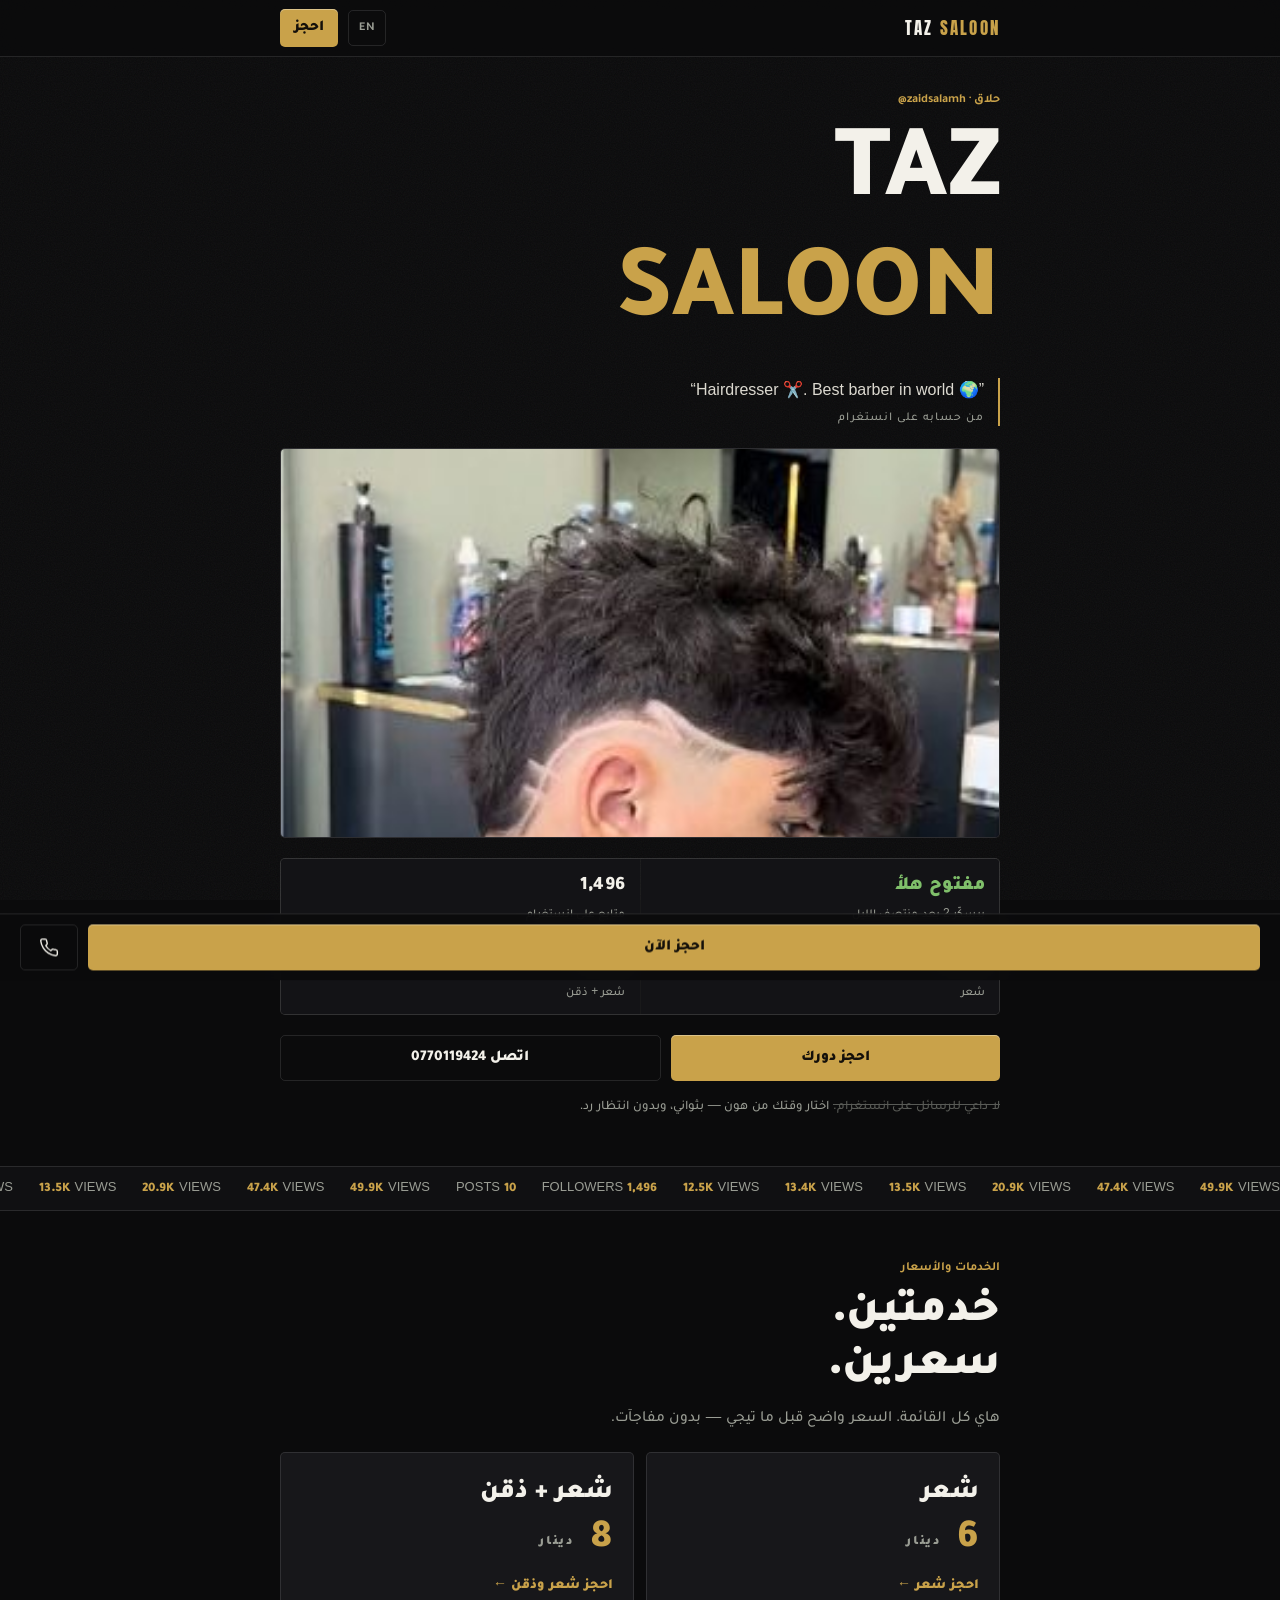
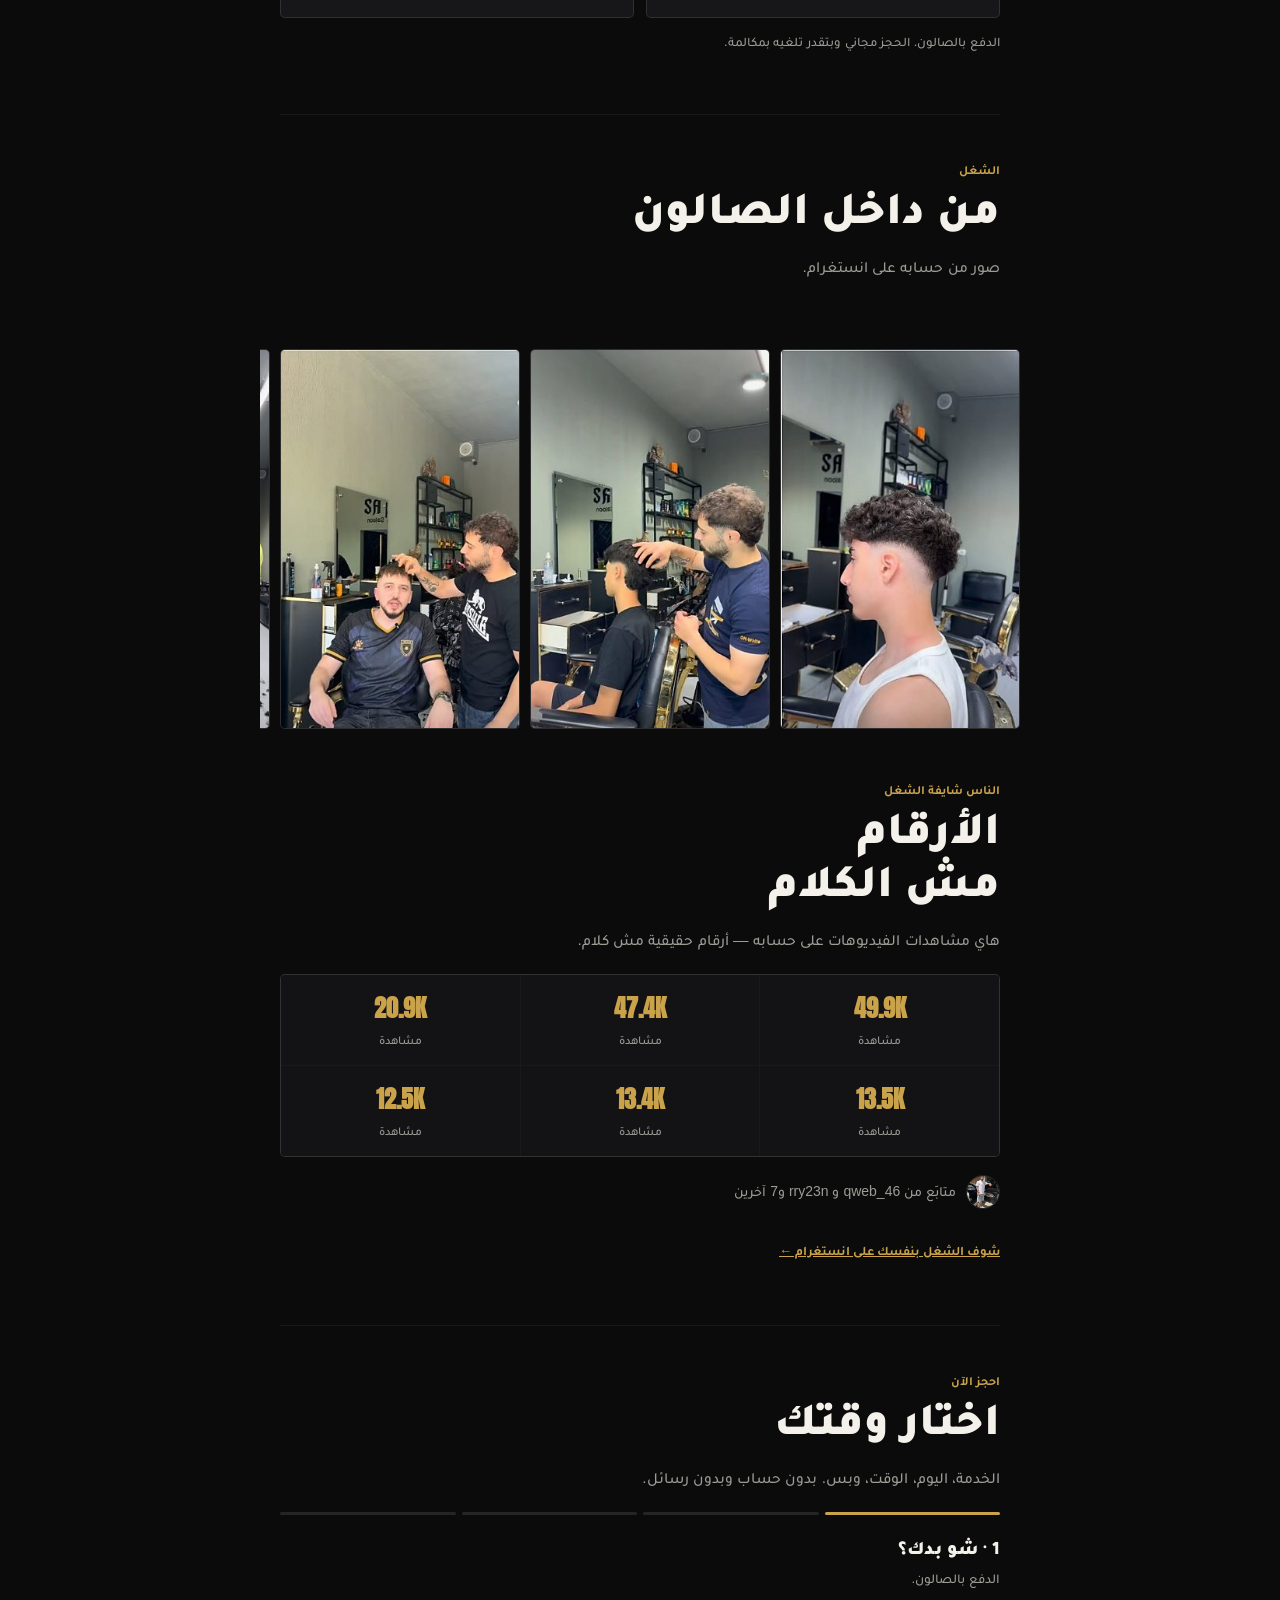
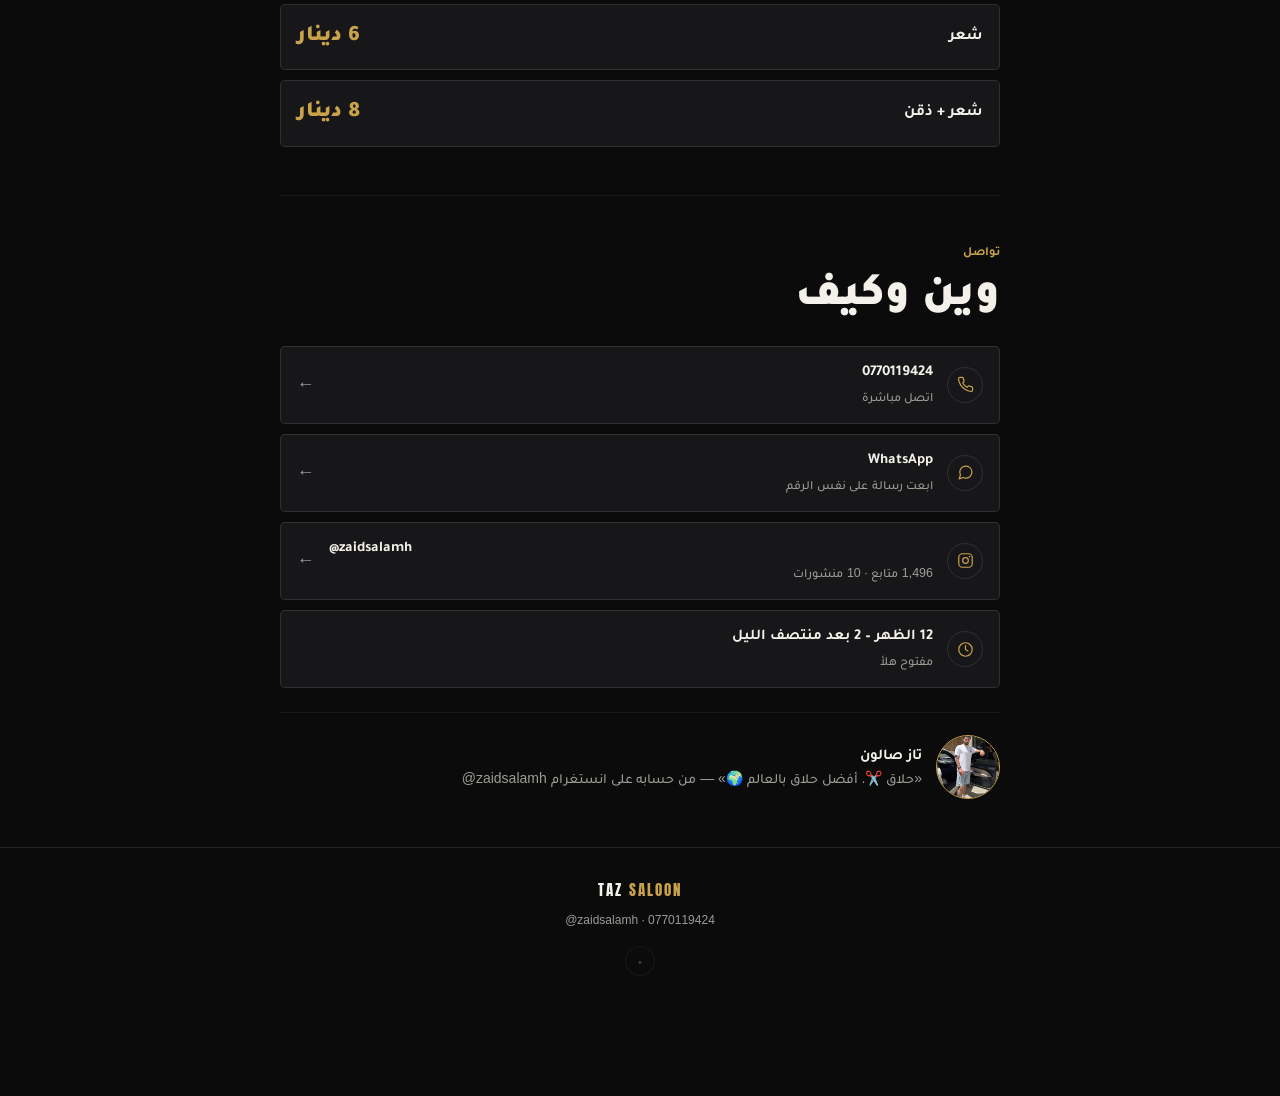
==== taz-saloon.html @ ba464511 "Add Taz Saloon one-page site with booking and owner view Single self-contained HTML file for the bar" ====
<!doctype html>
<html lang="ar" dir="rtl">
<head>
<meta charset="utf-8">
<meta name="viewport" content="width=device-width,initial-scale=1,viewport-fit=cover">
<meta name="theme-color" content="#0b0b0c">
<title>Taz Saloon — احجز دورك</title>
<meta name="description" content="تاز صالون. شعر 6 دينار، شعر وذقن 8 دينار. الدوام من 12 الظهر لـ 2 بالليل. اختار وقتك واحجز — بدون رسائل.">
<meta property="og:title" content="Taz Saloon">
<meta property="og:description" content="شعر 6 دينار · شعر + ذقن 8 دينار · من 12 الظهر لـ 2 بالليل. احجز دورك بثواني.">
<style>
/* Anton and Tajawal, embedded. Both SIL Open Font License 1.1. */
@font-face{font-family:'Anton';font-style:normal;font-weight:400;font-display:swap;src:url([data-uri]) format('woff2');unicode-range:U+0000-00FF, U+0131, U+0152-0153, U+02BB-02BC, U+02C6, U+02DA, U+02DC, U+0304, U+0308, U+0329, U+2000-206F, U+20AC, U+2122, U+2191, U+2193, U+2212, U+2215, U+FEFF, U+FFFD}
@font-face{font-family:'Tajawal';font-style:normal;font-weight:500;font-display:swap;src:url([data-uri]) format('woff2');unicode-range:U+0600-06FF, U+0750-077F, U+0870-088E, U+0890-0891, U+0897-08E1, U+08E3-08FF, U+200C-200E, U+2010-2011, U+204F, U+2E41, U+FB50-FDFF, U+FE70-FE74, U+FE76-FEFC}
@font-face{font-family:'Tajawal';font-style:normal;font-weight:700;font-display:swap;src:url([data-uri]) format('woff2');unicode-range:U+0600-06FF, U+0750-077F, U+0870-088E, U+0890-0891, U+0897-08E1, U+08E3-08FF, U+200C-200E, U+2010-2011, U+204F, U+2E41, U+FB50-FDFF, U+FE70-FE74, U+FE76-FEFC}
@font-face{font-family:'Tajawal';font-style:normal;font-weight:900;font-display:swap;src:url([data-uri]) format('woff2');unicode-range:U+0600-06FF, U+0750-077F, U+0870-088E, U+0890-0891, U+0897-08E1, U+08E3-08FF, U+200C-200E, U+2010-2011, U+204F, U+2E41, U+FB50-FDFF, U+FE70-FE74, U+FE76-FEFC}
@font-face{font-family:'Tajawal';font-style:normal;font-weight:700;font-display:swap;src:url([data-uri]) format('woff2');unicode-range:U+0000-00FF, U+0131, U+0152-0153, U+02BB-02BC, U+02C6, U+02DA, U+02DC, U+0304, U+0308, U+0329, U+2000-206F, U+20AC, U+2122, U+2191, U+2193, U+2212, U+2215, U+FEFF, U+FFFD}
@font-face{font-family:'Tajawal';font-style:normal;font-weight:900;font-display:swap;src:url([data-uri]) format('woff2');unicode-range:U+0000-00FF, U+0131, U+0152-0153, U+02BB-02BC, U+02C6, U+02DA, U+02DC, U+0304, U+0308, U+0329, U+2000-206F, U+20AC, U+2122, U+2191, U+2193, U+2212, U+2215, U+FEFF, U+FFFD}

:root{
  --ink:#0b0b0c;
  --ink-2:#131316;
  --panel:#17171a;
  --line:rgba(255,255,255,.11);
  --line-2:rgba(255,255,255,.06);
  --paper:#f3f1ea;
  --mute:#9a9d94;
  --brass:#c9a24a;
  --brass-hi:#eccd84;
  --ok:#7fbf6a;
  --bad:#e06a5a;
  --pad:20px;
  --r:5px;
}
*{box-sizing:border-box}
html,body{margin:0;padding:0}
html{-webkit-text-size-adjust:100%}
body{
  background:var(--ink);
  color:var(--paper);
  font:16px/1.55 -apple-system,BlinkMacSystemFont,"Segoe UI",Roboto,"Helvetica Neue",Arial,sans-serif;
  -webkit-font-smoothing:antialiased;
  overflow-x:hidden;
}
body::before{
  content:"";position:fixed;inset:0;z-index:0;pointer-events:none;opacity:.05;
  background-image:url("data:image/svg+xml,%3Csvg xmlns='http://www.w3.org/2000/svg' width='160' height='160'%3E%3Cfilter id='n'%3E%3CfeTurbulence type='fractalNoise' baseFrequency='.85' numOctaves='3'/%3E%3C/filter%3E%3Crect width='160' height='160' filter='url(%23n)'/%3E%3C/svg%3E");
}
img{display:block;max-width:100%}
a{color:inherit}
button{font:inherit;color:inherit;border:0;background:none;cursor:pointer}
input,select{font:inherit}
:focus-visible{outline:2px solid var(--brass);outline-offset:2px}
.wrap{position:relative;z-index:1;max-width:760px;margin:0 auto;padding:0 var(--pad)}
.display{font-family:Anton,Impact,"Haettenschweiler",sans-serif;font-weight:400;text-transform:uppercase;letter-spacing:.012em;line-height:.92}
html[dir=rtl] body{font-family:Tajawal,-apple-system,BlinkMacSystemFont,"Segoe UI",sans-serif}
html[dir=rtl] .display{font-family:Tajawal,sans-serif;font-weight:900;letter-spacing:0;line-height:1.15}
.eyebrow{font-size:11px;letter-spacing:.22em;text-transform:uppercase;color:var(--brass);font-weight:700}
html[dir=rtl] .eyebrow{letter-spacing:0;text-transform:none;font-size:12.5px}
.mute{color:var(--mute)}
.ltr{direction:ltr;unicode-bidi:isolate}

/* ---------- top bar ---------- */
header.bar{
  position:sticky;top:0;z-index:50;
  background:rgba(11,11,12,.86);backdrop-filter:blur(12px);-webkit-backdrop-filter:blur(12px);
  border-bottom:1px solid var(--line);
}
.bar-in{max-width:760px;margin:0 auto;padding:9px var(--pad);display:flex;align-items:center;gap:10px}
.mark{font-family:Anton,Impact,sans-serif;font-size:17px;letter-spacing:.13em;text-transform:uppercase;white-space:nowrap}
.mark span{color:var(--brass)}
.bar-sp{flex:1}
.lang{
  border:1px solid var(--line);border-radius:var(--r);padding:7px 10px;font-size:12px;font-weight:700;
  letter-spacing:.06em;min-height:36px;color:var(--mute)
}
.lang:hover{color:var(--paper);border-color:var(--brass)}
.btn{
  display:inline-flex;align-items:center;justify-content:center;gap:8px;
  min-height:46px;padding:0 18px;border-radius:var(--r);
  font-weight:800;font-size:14px;letter-spacing:.09em;text-transform:uppercase;text-decoration:none;
  transition:transform .12s ease,background .15s ease,border-color .15s;
}
html[dir=rtl] .btn{letter-spacing:0;font-size:15px;text-transform:none}
.btn:active{transform:translateY(1px)}
.btn-gold{background:var(--brass);color:#14100a;box-shadow:inset 0 1px 0 rgba(255,255,255,.35)}
.btn-gold:hover{background:var(--brass-hi)}
.btn-ghost{border:1px solid var(--line);color:var(--paper)}
.btn-ghost:hover{border-color:var(--brass);color:var(--brass-hi)}
.bar .btn{min-height:38px;padding:0 14px;font-size:12.5px}

/* ---------- hero ---------- */
.hero{padding:34px 0 8px;position:relative;z-index:1}
.hero h1{margin:10px 0 0;font-size:clamp(52px,17vw,104px)}
.hero h1 em{font-style:normal;color:var(--brass);display:block}
.quote{
  margin:18px 0 0;padding:0 0 0 14px;border-left:2px solid var(--brass);
  font-size:16px;color:#dcd9d0;
}
html[dir=rtl] .quote{border-left:0;border-right:2px solid var(--brass);padding:0 14px 0 0}
.quote cite{display:block;margin-top:5px;font-style:normal;font-size:12px;letter-spacing:.08em;color:var(--mute)}
.hero-grid{display:grid;grid-template-columns:1fr;gap:18px;margin-top:22px}
.shot{border:1px solid var(--line);border-radius:var(--r);overflow:hidden;background:var(--ink-2)}
.shot img{width:100%;height:100%;object-fit:cover}
.hero-shot{max-height:390px}
.facts{display:grid;grid-template-columns:1fr 1fr;gap:1px;background:var(--line-2);border:1px solid var(--line);border-radius:var(--r);overflow:hidden;margin-top:20px}
.fact{background:var(--ink-2);padding:13px 14px}
.fact b{display:block;font-family:Anton,sans-serif;font-size:21px;letter-spacing:.02em}
html[dir=rtl] .fact b{font-family:Tajawal,sans-serif;font-weight:900;font-size:19px}
.fact small{display:block;font-size:11px;letter-spacing:.14em;text-transform:uppercase;color:var(--mute);margin-top:3px}
html[dir=rtl] .fact small{letter-spacing:0;font-size:12px}
.fact.open b{color:var(--ok)}
.cta-row{display:flex;gap:10px;margin-top:20px;flex-wrap:wrap}
.cta-row .btn{flex:1 1 auto;min-width:140px}
.nodm{margin-top:14px;font-size:13px;color:var(--mute)}
.nodm s{opacity:.55}

/* ---------- ticker ---------- */
.ticker{margin-top:30px;border-top:1px solid var(--line);border-bottom:1px solid var(--line);overflow:hidden;background:#101012}
.ticker-in{display:flex;gap:26px;padding:10px 0;white-space:nowrap;animation:slide 26s linear infinite;width:max-content}
@keyframes slide{from{transform:translateX(0)}to{transform:translateX(-50%)}}
@media (prefers-reduced-motion:reduce){.ticker-in{animation:none}}
.ticker i{font-style:normal;font-size:12px;letter-spacing:.16em;text-transform:uppercase;color:var(--mute)}
.ticker i b{color:var(--brass);font-weight:800}
html[dir=rtl] .ticker i{letter-spacing:0;font-size:13px}

/* ---------- sections ---------- */
section{padding:48px 0;position:relative;z-index:1;scroll-margin-top:62px}
section+section{border-top:1px solid var(--line-2)}
h2.display{font-size:clamp(30px,8.4vw,46px);margin:8px 0 0;white-space:pre-line}
.lede{margin:12px 0 0;color:var(--mute);font-size:15.5px;max-width:52ch}

/* ---------- services ---------- */
.svcs{display:grid;gap:12px;margin-top:24px}
@media(min-width:620px){.svcs{grid-template-columns:1fr 1fr}}
.svc{
  border:1px solid var(--line);border-radius:var(--r);background:var(--panel);
  padding:20px;display:flex;flex-direction:column;gap:6px;text-align:start;width:100%;
  transition:border-color .15s,background .15s;
}
.svc:hover{border-color:var(--brass);background:#1b1b1f}
.svc .n{font-family:Anton,sans-serif;font-size:26px;text-transform:uppercase;letter-spacing:.03em}
html[dir=rtl] .svc .n{font-family:Tajawal,sans-serif;font-weight:900;letter-spacing:0}
.svc .p{font-family:Anton,sans-serif;font-size:40px;color:var(--brass);line-height:1}
html[dir=rtl] .svc .p{font-family:Tajawal,sans-serif;font-weight:900}
.svc .p sub{font-family:inherit;font-size:13px;letter-spacing:.14em;color:var(--mute);vertical-align:2px;margin-inline-start:6px;bottom:0;position:relative}
.svc .go{margin-top:10px;font-size:12px;letter-spacing:.14em;text-transform:uppercase;color:var(--brass);font-weight:800}
html[dir=rtl] .svc .go{letter-spacing:0;font-size:14px}
.note{margin-top:14px;font-size:13px;color:var(--mute)}

/* ---------- gallery ---------- */
.rail{display:flex;gap:10px;overflow-x:auto;scroll-snap-type:x mandatory;padding:22px 0 6px;margin:0 calc(var(--pad)*-1);padding-inline:var(--pad);-webkit-overflow-scrolling:touch}
.rail::-webkit-scrollbar{height:0}
.rail .shot{flex:0 0 74%;max-width:280px;scroll-snap-align:start}
@media(min-width:620px){.rail .shot{flex:0 0 240px}}
.rail .shot img{aspect-ratio:306/486}

/* ---------- proof ---------- */
.proof{display:grid;grid-template-columns:repeat(3,1fr);gap:1px;background:var(--line-2);border:1px solid var(--line);border-radius:var(--r);overflow:hidden;margin-top:22px}
.proof div{background:var(--ink-2);padding:15px 10px;text-align:center}
.proof b{display:block;font-family:Anton,sans-serif;font-size:24px;color:var(--brass)}
.proof small{display:block;font-size:10.5px;letter-spacing:.12em;text-transform:uppercase;color:var(--mute);margin-top:4px}
html[dir=rtl] .proof small{letter-spacing:0;font-size:12px}
.followed{display:flex;align-items:center;gap:10px;margin-top:18px;font-size:14px;color:var(--mute)}
.followed .av{width:34px;height:34px;border-radius:50%;object-fit:cover;border:1px solid var(--line)}
.quotes{display:grid;gap:10px;margin-top:18px}
.qcard{border:1px solid var(--line);border-radius:var(--r);background:var(--panel);padding:16px}
.qcard p{margin:0;font-size:15px}
.qcard cite{display:block;margin-top:8px;font-style:normal;font-size:12px;letter-spacing:.1em;color:var(--brass)}

/* ---------- booking ---------- */
.steps{display:flex;gap:6px;margin-top:22px}
.steps div{flex:1;height:3px;border-radius:2px;background:var(--line);transition:background .2s}
.steps div.on{background:var(--brass)}
.step{display:none;margin-top:22px}
.step.on{display:block;animation:fade .25s ease}
@keyframes fade{from{opacity:0;transform:translateY(6px)}to{opacity:1;transform:none}}
.step h3{margin:0 0 3px;font-size:19px;font-weight:800}
.step .sub{margin:0 0 14px;font-size:13.5px;color:var(--mute)}
.pickers{display:grid;gap:10px}
.opt{
  border:1px solid var(--line);border-radius:var(--r);background:var(--panel);padding:15px 16px;
  display:flex;align-items:center;justify-content:space-between;gap:12px;width:100%;text-align:start;min-height:56px;
}
.opt:hover{border-color:rgba(201,162,74,.55)}
.opt[aria-pressed=true]{border-color:var(--brass);background:#211c11}
.opt .l{font-weight:700}
.opt .r{color:var(--brass);font-weight:800;font-family:Anton,sans-serif;font-size:22px}
html[dir=rtl] .opt .r{font-family:Tajawal,sans-serif}
.days{display:flex;gap:8px;overflow-x:auto;padding:2px 0 8px;margin:0 calc(var(--pad)*-1);padding-inline:var(--pad)}
.days::-webkit-scrollbar{height:0}
.day{
  flex:0 0 auto;border:1px solid var(--line);border-radius:var(--r);background:var(--panel);
  padding:10px 0;width:66px;text-align:center;line-height:1.25;
}
.day[aria-pressed=true]{border-color:var(--brass);background:#211c11}
.day .dw{font-size:10.5px;letter-spacing:.1em;text-transform:uppercase;color:var(--mute)}
.day .dd{font-family:Anton,sans-serif;font-size:22px}
html[dir=rtl] .day .dd{font-family:Tajawal,sans-serif;font-weight:900}
.day .dm{font-size:10.5px;color:var(--mute)}
.day[aria-pressed=true] .dw,.day[aria-pressed=true] .dm{color:var(--brass-hi)}
.tgroup{margin-top:16px}
.tgroup>span{display:block;font-size:11px;letter-spacing:.16em;text-transform:uppercase;color:var(--mute);margin-bottom:8px}
html[dir=rtl] .tgroup>span{letter-spacing:0;font-size:13px}
.slots{display:grid;grid-template-columns:repeat(auto-fill,minmax(88px,1fr));gap:8px}
.slot{
  border:1px solid var(--line);border-radius:var(--r);background:var(--panel);
  padding:11px 4px;text-align:center;font-weight:700;font-size:14px;min-height:46px;position:relative;
}
.slot[aria-pressed=true]{border-color:var(--brass);background:#211c11;color:var(--brass-hi)}
.slot:disabled{opacity:.3;text-decoration:line-through;cursor:not-allowed}
.slot i{display:block;font-style:normal;font-size:9.5px;letter-spacing:.08em;color:var(--mute);text-transform:uppercase}
.field{margin-bottom:12px}
.field label{display:block;font-size:12px;letter-spacing:.12em;text-transform:uppercase;color:var(--mute);margin-bottom:6px}
html[dir=rtl] .field label{letter-spacing:0;font-size:13px}
.field input{
  width:100%;background:var(--ink-2);border:1px solid var(--line);border-radius:var(--r);
  padding:13px 14px;color:var(--paper);min-height:50px;
}
.field input:focus{border-color:var(--brass);outline:none}
.field input::placeholder{color:#5d605a}
.err{color:var(--bad);font-size:12.5px;margin-top:6px;display:none}
.err.on{display:block}
.summary{border:1px solid var(--line);border-radius:var(--r);background:var(--panel);padding:14px 16px;margin:4px 0 16px}
.summary .row{display:flex;justify-content:space-between;gap:12px;padding:5px 0;font-size:14.5px}
.summary .row span:first-child{color:var(--mute)}
.summary .row.tot{border-top:1px solid var(--line);margin-top:6px;padding-top:10px;font-weight:800}
.summary .row.tot span:last-child{color:var(--brass);font-family:Anton,sans-serif;font-size:22px}
html[dir=rtl] .summary .row.tot span:last-child{font-family:Tajawal,sans-serif}
.nav{display:flex;gap:10px;margin-top:16px}
.nav .btn{flex:1}
.back{flex:0 0 auto!important;min-width:56px}
.done{text-align:center;padding:14px 0}
.tick{width:62px;height:62px;border-radius:50%;border:2px solid var(--brass);display:grid;place-items:center;margin:0 auto 14px;color:var(--brass);font-size:30px}
.ref{display:inline-block;margin-top:10px;border:1px dashed var(--line);border-radius:var(--r);padding:8px 14px;font-family:ui-monospace,SFMono-Regular,Menlo,monospace;letter-spacing:.14em;color:var(--brass)}

/* ---------- contact ---------- */
.clist{display:grid;gap:10px;margin-top:22px}
.crow{
  display:flex;align-items:center;gap:14px;border:1px solid var(--line);border-radius:var(--r);
  background:var(--panel);padding:14px 16px;text-decoration:none;min-height:62px;
}
.crow:hover{border-color:var(--brass)}
.crow .ic{width:36px;height:36px;flex:0 0 36px;border-radius:50%;border:1px solid var(--line);display:grid;place-items:center;color:var(--brass)}
.crow .t{flex:1;min-width:0}
.crow .t b{display:block;font-size:15px}
.crow .t small{color:var(--mute);font-size:12.5px}
.crow .ar{color:var(--mute);font-size:18px}
html[dir=rtl] .crow .ar{transform:scaleX(-1)}
.about{display:flex;gap:14px;align-items:center;margin-top:24px;padding-top:22px;border-top:1px solid var(--line-2)}
.about img{width:64px;height:64px;border-radius:50%;object-fit:cover;border:1px solid var(--brass);flex:0 0 64px}
.about p{margin:0;font-size:14px;color:var(--mute)}
.about p b{color:var(--paper);display:block;font-size:15px}

/* ---------- footer + sticky ---------- */
footer{padding:30px 0 120px;text-align:center;border-top:1px solid var(--line);position:relative;z-index:1}
footer .mark{font-size:15px}
footer p{margin:10px 0 0;font-size:12px;color:var(--mute)}
.ownerdot{display:inline-block;margin-top:16px;width:30px;height:30px;border-radius:50%;border:1px solid var(--line-2);color:#3a3c38;font-size:11px;line-height:28px}
.sticky{
  position:fixed;left:0;right:0;bottom:0;z-index:60;padding:10px var(--pad) calc(10px + env(safe-area-inset-bottom));
  background:rgba(11,11,12,.92);backdrop-filter:blur(12px);-webkit-backdrop-filter:blur(12px);
  border-top:1px solid var(--line);display:flex;gap:10px;transform:translateY(120%);transition:transform .25s ease;
}
.sticky.on{transform:none}
.sticky .btn{flex:1}
.sticky .btn-ghost{flex:0 0 58px;min-width:58px;padding:0}

/* ---------- owner ---------- */
.owner{position:fixed;inset:0;z-index:100;background:var(--ink);overflow-y:auto;display:none}
.owner.on{display:block}
.owner-bar{position:sticky;top:0;background:rgba(11,11,12,.94);backdrop-filter:blur(12px);border-bottom:1px solid var(--line);padding:12px var(--pad);display:flex;align-items:center;gap:10px}
.owner-bar .mark{font-size:15px}
.owner-in{max-width:760px;margin:0 auto;padding:22px var(--pad) 60px}
.gate{max-width:300px;margin:12vh auto;text-align:center}
.pin{display:flex;gap:8px;justify-content:center;margin:18px 0 10px}
.pin input{
  width:52px;height:60px;text-align:center;font-size:24px;font-weight:800;
  background:var(--ink-2);border:1px solid var(--line);border-radius:var(--r);color:var(--paper);
}
.pin input:focus{border-color:var(--brass);outline:none}
.tabs{display:flex;gap:6px;margin:18px 0}
.tabs button{flex:1;border:1px solid var(--line);border-radius:var(--r);padding:9px 0;font-size:12.5px;font-weight:700;letter-spacing:.08em;text-transform:uppercase;color:var(--mute);min-height:42px}
.tabs button[aria-pressed=true]{border-color:var(--brass);color:var(--brass);background:#1a1710}
html[dir=rtl] .tabs button{letter-spacing:0;font-size:14px;text-transform:none}
.tot-strip{display:grid;grid-template-columns:repeat(3,1fr);gap:1px;background:var(--line-2);border:1px solid var(--line);border-radius:var(--r);overflow:hidden;margin-bottom:18px}
.tot-strip div{background:var(--ink-2);padding:12px 8px;text-align:center}
.tot-strip b{display:block;font-family:Anton,sans-serif;font-size:22px;color:var(--brass);white-space:nowrap}
html[dir=rtl] .tot-strip b{font-family:Tajawal,sans-serif;font-weight:900}
.tot-strip small{font-size:10.5px;letter-spacing:.1em;text-transform:uppercase;color:var(--mute)}
html[dir=rtl] .tot-strip small{letter-spacing:0;font-size:12px}
.bk{border:1px solid var(--line);border-radius:var(--r);background:var(--panel);padding:14px 16px;margin-bottom:10px}
.bk.past{opacity:.5}
.bk.done-b{border-color:rgba(127,191,106,.4)}
.bk .top{display:flex;justify-content:space-between;gap:10px;align-items:baseline}
.bk .who{font-size:17px;font-weight:800}
.bk .when{color:var(--brass);font-weight:700;font-size:14px;white-space:nowrap}
.bk .meta{color:var(--mute);font-size:13px;margin-top:3px}
.bk .meta bdi{white-space:nowrap}
.bk .acts{display:flex;gap:8px;margin-top:12px;flex-wrap:wrap}
.bk .acts a,.bk .acts button{
  border:1px solid var(--line);border-radius:var(--r);padding:8px 12px;font-size:12px;font-weight:700;
  letter-spacing:.06em;text-transform:uppercase;text-decoration:none;color:var(--mute);min-height:38px;
  display:inline-flex;align-items:center;gap:6px;
}
html[dir=rtl] .bk .acts a,html[dir=rtl] .bk .acts button{letter-spacing:0;font-size:13px;text-transform:none}
.bk .acts a:hover,.bk .acts button:hover{color:var(--paper);border-color:var(--brass)}
.bk .acts .del:hover{color:var(--bad);border-color:var(--bad)}
.empty{text-align:center;color:var(--mute);padding:40px 10px;font-size:14px}
.tip{border:1px solid var(--line-2);border-radius:var(--r);background:#101012;padding:12px 14px;font-size:12.5px;color:var(--mute);margin-top:20px;line-height:1.5}
.toast{
  position:fixed;left:50%;bottom:92px;transform:translate(-50%,20px);z-index:200;
  background:var(--brass);color:#14100a;font-weight:800;font-size:13.5px;padding:11px 18px;border-radius:var(--r);
  opacity:0;pointer-events:none;transition:.22s;
}
.toast.on{opacity:1;transform:translate(-50%,0)}
@media print{.sticky,header.bar{display:none}}
</style>
</head>
<body>

<header class="bar">
  <div class="bar-in">
    <div class="mark">Taz <span>Saloon</span></div>
    <div class="bar-sp"></div>
    <button class="lang" id="langBtn" type="button" aria-label="Switch language">عربي</button>
    <a class="btn btn-gold" href="#book" data-ar="احجز" data-en="Book now">احجز</a>
  </div>
</header>

<main>
<div class="wrap">

  <!-- ============ HERO ============ -->
  <section class="hero">
    <div class="eyebrow" data-ar="حلاق · ‎@zaidsalamh" data-en="Barber · @zaidsalamh">حلاق · ‎@zaidsalamh</div>
    <h1 class="display">Taz<em>Saloon</em></h1>

    <blockquote class="quote">
      <span class="ltr">“Hairdresser ✂️. Best barber in world 🌍”</span>
      <cite data-ar="من حسابه على انستغرام" data-en="straight from his Instagram bio">من حسابه على انستغرام</cite>
    </blockquote>

    <div class="hero-grid">
      <div class="shot hero-shot"><img src="[data-uri]" width="306" height="486" alt="Textured curly crop with a shaved line-up, finished at Taz Saloon" fetchpriority="high"></div>
    </div>

    <div class="facts">
      <div class="fact open">
        <b id="statusB">12 PM – 2 AM</b>
        <small id="statusS" data-ar="أوقات الدوام" data-en="Working hours">أوقات الدوام</small>
      </div>
      <div class="fact"><b>1,496</b><small data-ar="متابع على انستغرام" data-en="Followers on Instagram">متابع على انستغرام</small></div>
      <div class="fact"><b>6 <small style="display:inline;letter-spacing:.1em" data-ar="دينار" data-en="JOD">دينار</small></b><small data-ar="شعر" data-en="Hair">شعر</small></div>
      <div class="fact"><b>8 <small style="display:inline;letter-spacing:.1em" data-ar="دينار" data-en="JOD">دينار</small></b><small data-ar="شعر + ذقن" data-en="Hair + beard">شعر + ذقن</small></div>
    </div>

    <div class="cta-row">
      <a class="btn btn-gold" href="#book" data-ar="احجز دورك" data-en="Book a chair">احجز دورك</a>
      <a class="btn btn-ghost" href="tel:+962770119424" data-ar="اتصل 0770119424" data-en="Call 0770119424">اتصل 0770119424</a>
    </div>
    <p class="nodm"><s data-ar="لا داعي للرسائل على انستغرام." data-en="No more “DM to book”.">لا داعي للرسائل على انستغرام.</s> <span data-ar="اختار وقتك من هون — بثواني، وبدون انتظار رد." data-en="Pick your time here — takes seconds, no waiting on a reply.">اختار وقتك من هون — بثواني، وبدون انتظار رد.</span></p>
  </section>
</div>

<div class="ticker" aria-hidden="true">
  <div class="ticker-in" id="tick"></div>
</div>

<div class="wrap">

  <!-- ============ SERVICES ============ -->
  <section id="services">
    <div class="eyebrow" data-ar="الخدمات والأسعار" data-en="Services &amp;amp; prices">الخدمات والأسعار</div>
    <h2 class="display" data-ar="خدمتين.
سعرين." data-en="Two services.
Two prices.">خدمتين.
سعرين.</h2>
    <p class="lede" data-ar="هاي كل القائمة. السعر واضح قبل ما تيجي — بدون مفاجآت." data-en="That is the whole menu. You know the price before you sit down.">هاي كل القائمة. السعر واضح قبل ما تيجي — بدون مفاجآت.</p>

    <div class="svcs">
      <button class="svc" type="button" data-pick="hair">
        <span class="n" data-ar="شعر" data-en="Hair">شعر</span>
        <span class="p">6 <sub data-ar="دينار" data-en="JOD">دينار</sub></span>
        <span class="go" data-ar="احجز شعر ←" data-en="Book hair →">احجز شعر ←</span>
      </button>
      <button class="svc" type="button" data-pick="both">
        <span class="n" data-ar="شعر + ذقن" data-en="Hair + beard">شعر + ذقن</span>
        <span class="p">8 <sub data-ar="دينار" data-en="JOD">دينار</sub></span>
        <span class="go" data-ar="احجز شعر وذقن ←" data-en="Book hair + beard →">احجز شعر وذقن ←</span>
      </button>
    </div>
    <p class="note" data-ar="الدفع بالصالون. الحجز مجاني وبتقدر تلغيه بمكالمة." data-en="Pay at the chair. Booking is free — call if you need to cancel.">الدفع بالصالون. الحجز مجاني وبتقدر تلغيه بمكالمة.</p>
  </section>

  <!-- ============ WORK ============ -->
  <section id="work">
    <div class="eyebrow" data-ar="الشغل" data-en="The work">الشغل</div>
    <h2 class="display" data-ar="من داخل الصالون" data-en="Inside the shop">من داخل الصالون</h2>
    <p class="lede" data-ar="صور من حسابه على انستغرام." data-en="Every photo below is from his own Instagram feed.">صور من حسابه على انستغرام.</p>
  </section>
</div>

<div class="wrap">
  <div class="rail">
    <div class="shot"><img src="[data-uri]" width="306" height="486" loading="lazy" alt="Side profile of a curly crop with a clean skin fade"></div>
    <div class="shot"><img src="[data-uri]" width="306" height="486" loading="lazy" alt="The barber checking a cut in the mirror, black and brass shop interior"></div>
    <div class="shot"><img src="[data-uri]" width="306" height="486" loading="lazy" alt="A customer in the gold barber chair mid-cut"></div>
    <div class="shot"><img src="[data-uri]" width="306" height="486" loading="lazy" alt="Friends waiting their turn in the shop under the strip lights"></div>
  </div>
</div>

<div class="wrap">
  <!-- ============ PROOF ============ -->
  <section id="reviews">
    <div class="eyebrow" data-ar="الناس شايفة الشغل" data-en="What people see">الناس شايفة الشغل</div>
    <h2 class="display" data-ar="الأرقام
مش الكلام" data-en="The numbers,
not the talk">الأرقام
مش الكلام</h2>
    <p class="lede" data-ar="هاي مشاهدات الفيديوهات على حسابه — أرقام حقيقية مش كلام." data-en="These are the view counts on his reels. Real numbers, straight off the profile.">هاي مشاهدات الفيديوهات على حسابه — أرقام حقيقية مش كلام.</p>

    <div class="proof">
      <div><b>49.9K</b><small data-ar="مشاهدة" data-en="views">مشاهدة</small></div>
      <div><b>47.4K</b><small data-ar="مشاهدة" data-en="views">مشاهدة</small></div>
      <div><b>20.9K</b><small data-ar="مشاهدة" data-en="views">مشاهدة</small></div>
      <div><b>13.5K</b><small data-ar="مشاهدة" data-en="views">مشاهدة</small></div>
      <div><b>13.4K</b><small data-ar="مشاهدة" data-en="views">مشاهدة</small></div>
      <div><b>12.5K</b><small data-ar="مشاهدة" data-en="views">مشاهدة</small></div>
    </div>

    <div class="followed">
      <img class="av" src="[data-uri]" width="240" height="240" loading="lazy" alt="Taz Saloon profile picture">
      <span data-ar="متابَع من qweb_46 و rry23n و7 آخرين" data-en="Followed by qweb_46, rry23n and 7 others">متابَع من qweb_46 و rry23n و7 آخرين</span>
    </div>

    <!-- Real customer reviews go in the REVIEWS list inside the script at the bottom. -->
    <div class="quotes" id="quotes"></div>

    <p class="note"><a href="https://instagram.com/zaidsalamh" target="_blank" rel="noopener" style="color:var(--brass);font-weight:700" data-ar="شوف الشغل بنفسك على انستغرام ←" data-en="See the work yourself on Instagram →">شوف الشغل بنفسك على انستغرام ←</a></p>
  </section>

  <!-- ============ BOOKING ============ -->
  <section id="book">
    <div class="eyebrow" data-ar="احجز الآن" data-en="Book now">احجز الآن</div>
    <h2 class="display" data-ar="اختار وقتك" data-en="Pick your time">اختار وقتك</h2>
    <p class="lede" data-ar="الخدمة، اليوم، الوقت، وبس. بدون حساب وبدون رسائل." data-en="Service, day, time. No account, no DM, no waiting.">الخدمة، اليوم، الوقت، وبس. بدون حساب وبدون رسائل.</p>

    <div class="steps" aria-hidden="true"><div class="on"></div><div></div><div></div><div></div></div>

    <!-- step 1 -->
    <div class="step on" data-step="1">
      <h3 data-ar="1 · شو بدك؟" data-en="1 · What are you after?">1 · شو بدك؟</h3>
      <p class="sub" data-ar="الدفع بالصالون." data-en="You pay at the chair.">الدفع بالصالون.</p>
      <div class="pickers" id="svcPick"></div>
    </div>

    <!-- step 2 -->
    <div class="step" data-step="2">
      <h3 data-ar="2 · أي يوم؟" data-en="2 · Which day?">2 · أي يوم؟</h3>
      <p class="sub" data-ar="من اليوم ولمدة شهر." data-en="Today and the next 30 days.">من اليوم ولمدة شهر.</p>
      <div class="days" id="dayPick"></div>
      <div class="nav"><button class="btn btn-ghost back" type="button" data-back="1" aria-label="Back">←</button></div>
    </div>

    <!-- step 3 -->
    <div class="step" data-step="3">
      <h3 data-ar="3 · أي ساعة؟" data-en="3 · What time?">3 · أي ساعة؟</h3>
      <p class="sub" data-ar="الدوام من 12 الظهر لـ 2 بالليل. كل دور نص ساعة." data-en="Chair is open 12:00 PM to 2:00 AM. Half-hour slots.">الدوام من 12 الظهر لـ 2 بالليل. كل دور نص ساعة.</p>
      <div id="timePick"></div>
      <div class="nav"><button class="btn btn-ghost back" type="button" data-back="2" aria-label="Back">←</button></div>
    </div>

    <!-- step 4 -->
    <div class="step" data-step="4">
      <h3 data-ar="4 · اسمك ورقمك" data-en="4 · Your name and number">4 · اسمك ورقمك</h3>
      <p class="sub" data-ar="عشان يعرف مين جاي — وبيتواصل معك إذا صار أي تغيير." data-en="So he knows who is coming, and can reach you if anything changes.">عشان يعرف مين جاي — وبيتواصل معك إذا صار أي تغيير.</p>
      <div class="summary" id="sum"></div>
      <div class="field">
        <label for="fName" data-ar="الاسم" data-en="Name">الاسم</label>
        <input id="fName" type="text" autocomplete="name" placeholder="أحمد" data-ar-ph="أحمد" data-en-ph="Ahmad" maxlength="40" required>
        <div class="err" id="eName" data-ar="اكتب اسمك" data-en="Please write your name">اكتب اسمك</div>
      </div>
      <div class="field">
        <label for="fPhone" data-ar="رقم الموبايل" data-en="Mobile number">رقم الموبايل</label>
        <input id="fPhone" type="tel" inputmode="tel" autocomplete="tel" placeholder="07 9999 9999" maxlength="20" required>
        <div class="err" id="ePhone" data-ar="اكتب رقم أردني صحيح — يبدأ بـ 07" data-en="Enter a valid Jordanian mobile — starts with 07">اكتب رقم أردني صحيح — يبدأ بـ 07</div>
      </div>
      <div class="nav">
        <button class="btn btn-ghost back" type="button" data-back="3" aria-label="Back">←</button>
        <button class="btn btn-gold" type="button" id="confirmBtn" data-ar="أكّد الحجز" data-en="Confirm booking">أكّد الحجز</button>
      </div>
      <p class="note" style="font-size:12px" data-ar="بالضغط على تأكيد بيوصل الحجز للصالون على واتساب." data-en="Confirming sends your booking to the shop on WhatsApp.">بالضغط على تأكيد بيوصل الحجز للصالون على واتساب.</p>
    </div>

    <!-- done -->
    <div class="step" data-step="5">
      <div class="done">
        <div class="tick">✓</div>
        <h3 style="font-size:23px" data-ar="تم الحجز" data-en="You&#x27;re booked">تم الحجز</h3>
        <p class="sub" id="doneLine" style="margin-bottom:0"></p>
        <div class="ref" id="doneRef"></div>
      </div>
      <div class="nav">
        <a class="btn btn-gold" id="waBtn" href="#" target="_blank" rel="noopener" data-ar="ابعتها على واتساب" data-en="Send on WhatsApp">ابعتها على واتساب</a>
        <a class="btn btn-ghost" id="icsBtn" href="#" download="taz-saloon.ics" data-ar="أضف للتقويم" data-en="Add to calendar">أضف للتقويم</a>
      </div>
      <p class="note" data-ar="غيّرت رأيك؟ اتصل على 0770119424." data-en="Need to change it? Call 0770119424.">غيّرت رأيك؟ اتصل على 0770119424.</p>
      <div class="nav"><button class="btn btn-ghost" type="button" id="againBtn" data-ar="احجز دور ثاني" data-en="Book another slot">احجز دور ثاني</button></div>
    </div>
  </section>

  <!-- ============ CONTACT ============ -->
  <section id="contact">
    <div class="eyebrow" data-ar="تواصل" data-en="Contact">تواصل</div>
    <h2 class="display" data-ar="وين وكيف" data-en="Reach him">وين وكيف</h2>

    <div class="clist">
      <a class="crow" href="tel:+962770119424">
        <span class="ic"><svg viewBox="0 0 24 24" width="17" height="17" fill="none" stroke="currentColor" stroke-width="1.7" stroke-linecap="round" stroke-linejoin="round" aria-hidden="true"><path d="M22 16.9v3a2 2 0 0 1-2.2 2 19.8 19.8 0 0 1-8.6-3.1 19.5 19.5 0 0 1-6-6A19.8 19.8 0 0 1 2.1 4.2 2 2 0 0 1 4.1 2h3a2 2 0 0 1 2 1.7c.1 1 .4 1.9.7 2.8a2 2 0 0 1-.5 2.1L8.1 9.9a16 16 0 0 0 6 6l1.3-1.3a2 2 0 0 1 2.1-.4c.9.3 1.8.6 2.8.7a2 2 0 0 1 1.7 2z"/></svg></span>
        <span class="t"><b>0770119424</b><small data-ar="اتصل مباشرة" data-en="Tap to call">اتصل مباشرة</small></span>
        <span class="ar">→</span>
      </a>
      <a class="crow" href="https://wa.me/962770119424" target="_blank" rel="noopener">
        <span class="ic"><svg viewBox="0 0 24 24" width="17" height="17" fill="none" stroke="currentColor" stroke-width="1.7" stroke-linecap="round" stroke-linejoin="round" aria-hidden="true"><path d="M21 11.5a8.4 8.4 0 0 1-.9 3.8 8.5 8.5 0 0 1-7.6 4.7 8.4 8.4 0 0 1-3.8-.9L3 21l1.9-5.7a8.4 8.4 0 0 1-.9-3.8 8.5 8.5 0 0 1 4.7-7.6 8.4 8.4 0 0 1 3.8-.9h.5a8.5 8.5 0 0 1 8 8v.5z"/></svg></span>
        <span class="t"><b>WhatsApp</b><small data-ar="ابعت رسالة على نفس الرقم" data-en="Message the same number">ابعت رسالة على نفس الرقم</small></span>
        <span class="ar">→</span>
      </a>
      <a class="crow" href="https://instagram.com/zaidsalamh" target="_blank" rel="noopener">
        <span class="ic"><svg viewBox="0 0 24 24" width="17" height="17" fill="none" stroke="currentColor" stroke-width="1.7" stroke-linecap="round" stroke-linejoin="round" aria-hidden="true"><rect x="2.5" y="2.5" width="19" height="19" rx="5"/><circle cx="12" cy="12" r="4"/><circle cx="17.6" cy="6.4" r="1.1" fill="currentColor" stroke="none"/></svg></span>
        <span class="t"><b class="ltr">@zaidsalamh</b><small data-ar="1,496 متابع · 10 منشورات" data-en="1,496 followers · 10 posts">1,496 متابع · 10 منشورات</small></span>
        <span class="ar">→</span>
      </a>
      <div class="crow" style="cursor:default">
        <span class="ic"><svg viewBox="0 0 24 24" width="17" height="17" fill="none" stroke="currentColor" stroke-width="1.7" stroke-linecap="round" stroke-linejoin="round" aria-hidden="true"><circle cx="12" cy="12" r="9.5"/><polyline points="12 6.5 12 12 15.5 14"/></svg></span>
        <span class="t"><b data-ar="12 الظهر – 2 بعد منتصف الليل" data-en="12:00 PM – 2:00 AM">12 الظهر – 2 بعد منتصف الليل</b><small id="statusLine" data-ar="أوقات الدوام" data-en="Working hours">أوقات الدوام</small></span>
      </div>
    </div>

    <div class="about">
      <img src="[data-uri]" width="240" height="240" loading="lazy" alt="Taz Saloon profile picture">
      <p><b data-ar="تاز صالون" data-en="Taz Saloon">تاز صالون</b><span data-ar="«حلاق ✂️. أفضل حلاق بالعالم 🌍» — من حسابه على انستغرام ‎@zaidsalamh" data-en="“Hairdresser ✂️. Best barber in world 🌍” — @zaidsalamh">«حلاق ✂️. أفضل حلاق بالعالم 🌍» — من حسابه على انستغرام ‎@zaidsalamh</span></p>
    </div>
  </section>
</div>
</main>

<footer>
  <div class="mark">Taz <span>Saloon</span></div>
  <p data-ar="0770119424 · ‎@zaidsalamh" data-en="0770119424 · @zaidsalamh">0770119424 · ‎@zaidsalamh</p>
  <button class="ownerdot" id="ownerDot" type="button" aria-label="Staff">•</button>
</footer>

<div class="sticky" id="sticky">
  <a class="btn btn-gold" href="#book" data-ar="احجز الآن" data-en="Book now">احجز الآن</a>
  <a class="btn btn-ghost" href="tel:+962770119424" aria-label="Call"><svg viewBox="0 0 24 24" width="20" height="20" fill="none" stroke="currentColor" stroke-width="1.7" stroke-linecap="round" stroke-linejoin="round" aria-hidden="true"><path d="M22 16.9v3a2 2 0 0 1-2.2 2 19.8 19.8 0 0 1-8.6-3.1 19.5 19.5 0 0 1-6-6A19.8 19.8 0 0 1 2.1 4.2 2 2 0 0 1 4.1 2h3a2 2 0 0 1 2 1.7c.1 1 .4 1.9.7 2.8a2 2 0 0 1-.5 2.1L8.1 9.9a16 16 0 0 0 6 6l1.3-1.3a2 2 0 0 1 2.1-.4c.9.3 1.8.6 2.8.7a2 2 0 0 1 1.7 2z"/></svg></a>
</div>

<div class="toast" id="toast"></div>

<!-- ============ OWNER ONLY ============ -->
<div class="owner" id="owner" role="dialog" aria-modal="true" aria-label="Bookings">
  <div class="owner-bar">
    <div class="mark">Taz <span>Saloon</span></div>
    <div class="bar-sp" style="flex:1"></div>
    <button class="lang" id="ownerClose" type="button" data-ar="إغلاق" data-en="Close">إغلاق</button>
  </div>

  <div class="owner-in">
    <!-- PIN gate -->
    <div id="gate" class="gate">
      <div class="eyebrow" data-ar="للصالون فقط" data-en="Staff only">للصالون فقط</div>
      <h3 class="display" style="font-size:30px;margin:8px 0 0" data-ar="ادخل الرمز" data-en="Enter PIN">ادخل الرمز</h3>
      <div class="pin">
        <input type="password" inputmode="numeric" maxlength="1" aria-label="PIN digit 1">
        <input type="password" inputmode="numeric" maxlength="1" aria-label="PIN digit 2">
        <input type="password" inputmode="numeric" maxlength="1" aria-label="PIN digit 3">
        <input type="password" inputmode="numeric" maxlength="1" aria-label="PIN digit 4">
      </div>
      <div class="err" id="ePin" data-ar="رمز غلط" data-en="Wrong PIN">رمز غلط</div>
      <p class="tip" style="margin-top:22px" data-ar="هاي الشاشة بتشوفها إنت بس. الزباين ما بيشوفوا أسماء ولا أرقام." data-en="This screen is yours only. Customers never see names or numbers.">هاي الشاشة بتشوفها إنت بس. الزباين ما بيشوفوا أسماء ولا أرقام.</p>
    </div>

    <!-- dashboard -->
    <div id="dash" style="display:none">
      <div class="eyebrow" data-ar="الحجوزات" data-en="Bookings">الحجوزات</div>
      <h3 class="display" style="font-size:32px;margin:8px 0 0" data-ar="مين جاي" data-en="Who is coming">مين جاي</h3>

      <div class="tabs">
        <button type="button" data-tab="today" aria-pressed="true" data-ar="اليوم" data-en="Today">اليوم</button>
        <button type="button" data-tab="next" aria-pressed="false" data-ar="قادم" data-en="Upcoming">قادم</button>
        <button type="button" data-tab="all" aria-pressed="false" data-ar="الكل" data-en="All">الكل</button>
      </div>

      <div class="tot-strip">
        <div><b id="kCount">0</b><small data-ar="حجز" data-en="Bookings">حجز</small></div>
        <div><b id="kMoney">0</b><small data-ar="دينار متوقع" data-en="JOD expected">دينار متوقع</small></div>
        <div><b id="kNext">—</b><small data-ar="الدور الجاي" data-en="Next in">الدور الجاي</small></div>
      </div>

      <div id="list"></div>

      <div class="nav" style="margin-top:20px">
        <button class="btn btn-ghost" type="button" id="csvBtn" data-ar="تصدير Excel" data-en="Export CSV">تصدير Excel</button>
        <button class="btn btn-ghost" type="button" id="pinBtn" data-ar="غيّر الرمز" data-en="Change PIN">غيّر الرمز</button>
      </div>

      <p class="tip" id="ownerTip"></p>
    </div>
  </div>
</div>

<script>
(function(){
"use strict";

/* ==================================================================
   SETTINGS — change these, nothing else.
   ================================================================== */
var CFG = {
  phone:      "0770119424",          // shown on the site
  waNumber:   "962770119424",        // WhatsApp / international form of the same number
  instagram:  "zaidsalamh",
  openMin:    12*60,                 // opens 12:00 PM
  closeMin:   26*60,                 // closes 2:00 AM (26:00 = 2 AM next day)
  slotMin:    30,                    // length of one appointment
  daysAhead:  30,                    // how far ahead people can book
  closedDays: [],                    // days off, 0=Sunday .. 6=Saturday.  e.g. [5] closes Friday
  defaultPin: "7011",                // owner PIN — change it, or change it from inside the panel
  syncUrl:    ""                     // optional: a URL that stores bookings for all devices (see notes)
};

var SERVICES = [
  { id:"hair", en:"Hair",        ar:"شعر",        price:6 },
  { id:"both", en:"Hair + beard", ar:"شعر + ذقن", price:8 }
];

/* Real customer reviews only. Paste them here as they come in, e.g.
   { en:"Best fade in town.", ar:"أحسن تدريج بالمنطقة.", by:"@username" }   */
var REVIEWS = [];

/* ================================================================== */

var $  = function(s,r){ return (r||document).querySelector(s); };
var $$ = function(s,r){ return Array.prototype.slice.call((r||document).querySelectorAll(s)); };
var LS_KEY = "taz.bookings.v1", LS_PIN = "taz.pin.v1", LS_LANG = "taz.lang.v1";

function store(k,v){ try{ if(v===undefined) return localStorage.getItem(k); localStorage.setItem(k,v); }catch(e){ return null; } }

function load(){
  try{ return JSON.parse(localStorage.getItem(LS_KEY)||"[]"); }catch(e){ return []; }
}
function save(list){
  try{ localStorage.setItem(LS_KEY, JSON.stringify(list)); }catch(e){}
}

/* ---------- language ---------- */
var lang = store(LS_LANG) || "ar";
function applyLang(){
  var ar = lang === "ar";
  document.documentElement.lang = ar ? "ar" : "en";
  document.documentElement.dir  = ar ? "rtl" : "ltr";
  $$("[data-ar]").forEach(function(el){
    if(!el.hasAttribute("data-en")) el.setAttribute("data-en", el.textContent);
    el.textContent = ar ? el.getAttribute("data-ar") : el.getAttribute("data-en");
  });
  $$("[data-ar-ph]").forEach(function(el){
    if(!el.hasAttribute("data-en-ph")) el.setAttribute("data-en-ph", el.placeholder);
    el.placeholder = ar ? el.getAttribute("data-ar-ph") : el.getAttribute("data-en-ph");
  });
  $("#langBtn").textContent = ar ? "EN" : "عربي";
  if(lastBooking){
    var lw = new Date(lastBooking.at);
    $("#doneLine").textContent = svcName(svcById(lastBooking.svc)) + " · " + fmtDay(lw) + " · " + fmtTime(lastBooking.mins);
  }
  store(LS_LANG, lang);
  renderServices(); renderDays(); renderTimes(); renderSummary(); renderReviews(); tickStatus(); renderList();
}
function t(en, ar){ return lang === "ar" ? ar : en; }

$("#langBtn").addEventListener("click", function(){ lang = lang === "ar" ? "en" : "ar"; applyLang(); });

/* ---------- dates & times ---------- */
var DW_EN = ["Sun","Mon","Tue","Wed","Thu","Fri","Sat"];
var DW_AR = ["أحد","اثنين","ثلاثاء","أربعاء","خميس","جمعة","سبت"];
var DWL_EN= ["Sunday","Monday","Tuesday","Wednesday","Thursday","Friday","Saturday"];
var DWL_AR= ["الأحد","الاثنين","الثلاثاء","الأربعاء","الخميس","الجمعة","السبت"];
var MO_EN = ["Jan","Feb","Mar","Apr","May","Jun","Jul","Aug","Sep","Oct","Nov","Dec"];
var MO_AR = ["كانون الثاني","شباط","آذار","نيسان","أيار","حزيران","تموز","آب","أيلول","تشرين الأول","تشرين الثاني","كانون الأول"];

function iso(d){
  return d.getFullYear() + "-" + ("0"+(d.getMonth()+1)).slice(-2) + "-" + ("0"+d.getDate()).slice(-2);
}
function fromIso(s){ var p = s.split("-"); return new Date(+p[0], +p[1]-1, +p[2]); }

/* a slot that starts after midnight belongs to the night of the chosen day */
function slotDate(dayIso, mins){
  var d = fromIso(dayIso);
  d.setMinutes(mins);
  return d;
}
function fmtTime(mins){
  var h = Math.floor(mins/60) % 24, m = mins % 60;
  var ap = h < 12 ? t("AM","ص") : t("PM","م"), hh = h % 12; if(hh === 0) hh = 12;
  return hh + ":" + ("0"+m).slice(-2) + " " + ap;
}
function fmtDay(d){
  return lang === "ar"
    ? DWL_AR[d.getDay()] + " " + d.getDate() + " " + MO_AR[d.getMonth()]
    : DW_EN[d.getDay()] + " " + d.getDate() + " " + MO_EN[d.getMonth()];
}
function isOpenNow(){
  var n = new Date(), m = n.getHours()*60 + n.getMinutes();
  var afterOpen = m >= CFG.openMin, beforeClose = m < (CFG.closeMin - 1440);
  return afterOpen || beforeClose;
}
function tickStatus(){
  var b = $("#statusB"), s = $("#statusS"), l = $("#statusLine");
  var open = isOpenNow();
  b.textContent = open ? t("Open now","مفتوح هلأ") : t("12 PM – 2 AM", "12 الظهر – 2 بالليل");
  s.textContent = open ? t("Closes 2:00 AM","بيسكّر 2 بعد منتصف الليل") : t("Working hours","أوقات الدوام");
  b.parentNode.classList.toggle("open", open);
  if(l) l.textContent = open ? t("Open right now","مفتوح هلأ") : t("Working hours","أوقات الدوام");
}

/* ---------- booking state ---------- */
var pick = { svc:null, day:null, mins:null }, lastBooking = null;

function svcById(id){ for(var i=0;i<SERVICES.length;i++) if(SERVICES[i].id===id) return SERVICES[i]; return null; }
function svcName(s){ return lang === "ar" ? s.ar : s.en; }

function setStep(n){
  $$(".step").forEach(function(el){ el.classList.toggle("on", +el.getAttribute("data-step") === n); });
  $$(".steps div").forEach(function(el,i){ el.classList.toggle("on", i < Math.min(n,4)); });
}

/* ---------- step 1: services ---------- */
function renderServices(){
  var box = $("#svcPick"); if(!box) return;
  box.innerHTML = "";
  SERVICES.forEach(function(s){
    var b = document.createElement("button");
    b.type = "button"; b.className = "opt";
    b.setAttribute("aria-pressed", pick.svc === s.id ? "true" : "false");
    b.innerHTML = '<span class="l"></span><span class="r"></span>';
    b.querySelector(".l").textContent = svcName(s);
    b.querySelector(".r").textContent = s.price + " " + t("JOD","دينار");
    b.addEventListener("click", function(){ choose(s.id); });
    box.appendChild(b);
  });
}
function choose(id){
  pick.svc = id;
  renderServices();
  if(!pick.day) pick.day = firstOpenDay();
  renderDays(); renderTimes();
  setStep(2);
}

/* ---------- step 2: days ---------- */
function isClosed(d){ return CFG.closedDays.indexOf(d.getDay()) > -1; }
function firstOpenDay(){
  var d = new Date();
  for(var i=0;i<CFG.daysAhead;i++){
    if(!isClosed(d) && openSlots(iso(d)).length) return iso(d);
    d.setDate(d.getDate()+1);
  }
  return iso(new Date());
}
function renderDays(){
  var box = $("#dayPick"); if(!box) return;
  box.innerHTML = "";
  var d = new Date();
  for(var i=0;i<=CFG.daysAhead;i++){
    (function(day){
      var key = iso(day), closed = isClosed(day), free = closed ? [] : openSlots(key);
      var b = document.createElement("button");
      b.type = "button"; b.className = "day";
      b.disabled = !free.length;
      if(!free.length) b.style.opacity = ".32";
      b.setAttribute("aria-pressed", pick.day === key ? "true" : "false");
      var dw = i === 0 ? t("Today","اليوم") : (lang === "ar" ? DW_AR[day.getDay()] : DW_EN[day.getDay()]);
      var mo = lang === "ar" ? t("","شهر ") + (day.getMonth()+1) : MO_EN[day.getMonth()];
      b.innerHTML = '<div class="dw"></div><div class="dd"></div><div class="dm"></div>';
      b.querySelector(".dw").textContent = dw;
      b.querySelector(".dd").textContent = day.getDate();
      b.querySelector(".dm").textContent = mo;
      b.addEventListener("click", function(){
        pick.day = key; pick.mins = null;
        renderDays(); renderTimes(); setStep(3);
      });
      box.appendChild(b);
    })(new Date(d));
    d.setDate(d.getDate()+1);
  }
  var sel = box.querySelector('[aria-pressed=true]');
  if(sel) sel.scrollIntoView({block:"nearest", inline:"center"});
}

/* ---------- step 3: times ---------- */
function allSlots(){
  var out = [];
  for(var m = CFG.openMin; m + CFG.slotMin <= CFG.closeMin; m += CFG.slotMin) out.push(m);
  return out;
}
function takenSet(dayIso){
  var set = {};
  load().forEach(function(b){ if(b.day === dayIso && b.status !== "cancelled") set[b.mins] = 1; });
  return set;
}
function openSlots(dayIso){
  var now = Date.now() + 15*60*1000, taken = takenSet(dayIso);
  return allSlots().filter(function(m){
    return !taken[m] && slotDate(dayIso, m).getTime() > now;
  });
}
function renderTimes(){
  var box = $("#timePick"); if(!box) return;
  box.innerHTML = "";
  if(!pick.day) return;
  var taken = takenSet(pick.day), now = Date.now() + 15*60*1000;
  var groups = [
    { lo:CFG.openMin, hi:1020, en:"Afternoon", ar:"بعد الظهر" },
    { lo:1020, hi:1260, en:"Evening",   ar:"المساء" },
    { lo:1260, hi:CFG.closeMin, en:"Night", ar:"بالليل" }
  ];
  var any = false;
  groups.forEach(function(g){
    var mine = allSlots().filter(function(m){
      return m >= g.lo && m < g.hi && slotDate(pick.day, m).getTime() > now;
    });
    if(!mine.length) return;
    var wrap = document.createElement("div"); wrap.className = "tgroup";
    var h = document.createElement("span"); h.textContent = lang === "ar" ? g.ar : g.en;
    var grid = document.createElement("div"); grid.className = "slots";
    var shown = 0;
    mine.forEach(function(m){
      var when = slotDate(pick.day, m), gone = !!taken[m];
      var b = document.createElement("button");
      b.type = "button"; b.className = "slot"; b.disabled = gone;
      b.setAttribute("aria-pressed", pick.mins === m ? "true" : "false");
      b.innerHTML = '<span></span>';
      b.firstChild.textContent = fmtTime(m);
      if(m >= 1440){
        var i2 = document.createElement("i");
        i2.textContent = lang === "ar" ? DW_AR[when.getDay()] : DW_EN[when.getDay()];
        b.appendChild(i2);
      }
      b.addEventListener("click", function(){
        pick.mins = m; renderTimes(); renderSummary(); setStep(4);
      });
      grid.appendChild(b);
      if(!gone) shown++;
    });
    any = true;
    wrap.appendChild(h); wrap.appendChild(grid); box.appendChild(wrap);
  });
  if(!any){
    var p = document.createElement("p"); p.className = "empty";
    p.textContent = t("No slots left on this day — try the next one.","ما ضل دور بهاليوم — جرّب اليوم اللي بعده.");
    box.appendChild(p);
  }
}

/* ---------- step 4: details + confirm ---------- */
function renderSummary(){
  var box = $("#sum"); if(!box || !pick.svc || !pick.day || pick.mins === null) return;
  var s = svcById(pick.svc), when = slotDate(pick.day, pick.mins);
  var lateNote = "";
  if(pick.mins >= 1440){
    var night = fromIso(pick.day);
    lateNote = lang === "ar"
      ? " (ليلة " + DWL_AR[night.getDay()] + ")"
      : " (" + DWL_EN[night.getDay()] + " night)";
  }
  box.innerHTML =
    row(t("Service","الخدمة"), svcName(s)) +
    row(t("Day","اليوم"), fmtDay(when)) +
    row(t("Time","الوقت"), fmtTime(pick.mins) + lateNote) +
    '<div class="row tot"><span>' + t("You pay","بتدفع") + '</span><span>' + s.price + " " + t("JOD","دينار") + '</span></div>';
  function row(a,b){ return '<div class="row"><span>'+a+'</span><span>'+esc(b)+'</span></div>'; }
}
function esc(s){ return String(s).replace(/[&<>"]/g, function(c){ return {"&":"&amp;","<":"&lt;",">":"&gt;",'"':"&quot;"}[c]; }); }

function normPhone(v){
  var d = String(v).replace(/\D/g,"");
  if(d.indexOf("00962") === 0) d = d.slice(3);
  if(d.indexOf("962") === 0 && d.length === 12) return { ok:true, local:"0"+d.slice(3), intl:d };
  if(d.indexOf("07") === 0 && d.length === 10 && "789".indexOf(d[2]) > -1) return { ok:true, local:d, intl:"962"+d.slice(1) };
  if(d.indexOf("7") === 0 && d.length === 9 && "789".indexOf(d[1]) > -1) return { ok:true, local:"0"+d, intl:"962"+d };
  return { ok:false };
}
function makeRef(){
  return "TZ-" + Date.now().toString(36).slice(-4).toUpperCase() + Math.floor(Math.random()*90+10);
}
function waText(b){
  var s = svcById(b.svc), when = new Date(b.at);
  if(lang === "ar"){
    return "حجز جديد — تاز صالون\n"
      + "الاسم: " + b.name + "\n"
      + "الرقم: " + b.phone + "\n"
      + "الخدمة: " + s.ar + " (" + s.price + " دينار)\n"
      + "الموعد: " + fmtDay(when) + " · " + fmtTime(b.mins) + "\n"
      + "رقم الحجز: " + b.ref;
  }
  return "New booking — Taz Saloon\n"
    + "Name: " + b.name + "\n"
    + "Phone: " + b.phone + "\n"
    + "Service: " + s.en + " (" + s.price + " JOD)\n"
    + "When: " + fmtDay(when) + " · " + fmtTime(b.mins) + "\n"
    + "Ref: " + b.ref;
}
function icsFor(b){
  var s = svcById(b.svc), start = new Date(b.at), end = new Date(start.getTime() + CFG.slotMin*60000);
  function z(d){ return d.toISOString().replace(/[-:]/g,"").replace(/\.\d{3}/,""); }
  return ["BEGIN:VCALENDAR","VERSION:2.0","PRODID:-//Taz Saloon//EN","BEGIN:VEVENT",
    "UID:" + b.ref + "@tazsaloon",
    "DTSTAMP:" + z(new Date()),
    "DTSTART:" + z(start),
    "DTEND:" + z(end),
    "SUMMARY:Taz Saloon — " + s.en,
    "DESCRIPTION:" + s.en + " (" + s.price + " JOD). Ref " + b.ref + ". Shop: " + CFG.phone,
    "END:VEVENT","END:VCALENDAR"].join("\r\n");
}

$("#confirmBtn").addEventListener("click", function(){
  var name = $("#fName").value.trim(), ph = normPhone($("#fPhone").value);
  $("#eName").classList.toggle("on", name.length < 2);
  $("#ePhone").classList.toggle("on", !ph.ok);
  if(name.length < 2){ $("#fName").focus(); return; }
  if(!ph.ok){ $("#fPhone").focus(); return; }
  if(!pick.svc || !pick.day || pick.mins === null){ setStep(1); return; }

  if(takenSet(pick.day)[pick.mins]){
    toast(t("Someone just took that slot — pick another.","حدا حجز هالوقت قبلك — اختار وقت ثاني."));
    pick.mins = null; renderTimes(); setStep(3); return;
  }

  var b = {
    ref: makeRef(), name: name, phone: ph.local, intl: ph.intl,
    svc: pick.svc, price: svcById(pick.svc).price,
    day: pick.day, mins: pick.mins,
    at: slotDate(pick.day, pick.mins).toISOString(),
    created: new Date().toISOString(), status: "new"
  };
  var list = load(); list.push(b); save(list);
  lastBooking = b;
  push(b);

  var when = new Date(b.at);
  $("#doneLine").textContent = svcName(svcById(b.svc)) + " · " + fmtDay(when) + " · " + fmtTime(b.mins);
  $("#doneRef").textContent = b.ref;

  var wa = "https://wa.me/" + CFG.waNumber + "?text=" + encodeURIComponent(waText(b));
  $("#waBtn").href = wa;
  $("#icsBtn").href = "data:text/calendar;charset=utf-8," + encodeURIComponent(icsFor(b));

  setStep(5);
  $("#book").scrollIntoView({behavior:"smooth", block:"start"});
  try{ window.open(wa, "_blank", "noopener"); }catch(e){}
});

/* optional: also send to a shared store so every device sees the booking */
function push(b){
  if(!CFG.syncUrl) return;
  try{
    fetch(CFG.syncUrl, {
      method:"POST", mode:"no-cors",
      headers:{"Content-Type":"text/plain;charset=utf-8"},
      body: JSON.stringify(b)
    }).catch(function(){});
  }catch(e){}
}

$("#againBtn").addEventListener("click", function(){
  pick = { svc:null, day:null, mins:null };
  $("#fName").value = ""; $("#fPhone").value = "";
  renderServices(); renderDays(); renderTimes();
  setStep(1);
  $("#book").scrollIntoView({behavior:"smooth", block:"start"});
});
$$(".back").forEach(function(b){
  b.addEventListener("click", function(){ setStep(+b.getAttribute("data-back")); });
});
$$("[data-pick]").forEach(function(b){
  b.addEventListener("click", function(){
    choose(b.getAttribute("data-pick"));
    $("#book").scrollIntoView({behavior:"smooth", block:"start"});
  });
});

/* ---------- reviews ---------- */
function renderReviews(){
  var box = $("#quotes"); if(!box) return;
  box.innerHTML = "";
  REVIEWS.forEach(function(r){
    var d = document.createElement("div"); d.className = "qcard";
    d.innerHTML = "<p></p><cite></cite>";
    d.querySelector("p").textContent = "“" + (lang === "ar" && r.ar ? r.ar : r.en) + "”";
    d.querySelector("cite").textContent = r.by || "";
    box.appendChild(d);
  });
}

/* ---------- ticker ---------- */
(function(){
  var items = ["49.9K views","47.4K views","20.9K views","13.5K views","13.4K views","12.5K views","1,496 followers","10 posts"];
  var html = items.map(function(x){
    var p = x.split(" ");
    return "<i><b>" + p[0] + "</b> " + p.slice(1).join(" ") + "</i>";
  }).join("");
  $("#tick").innerHTML = html + html;
})();

/* ---------- sticky bar ---------- */
(function(){
  var bar = $("#sticky"), bookSec = $("#book"), inBook = false;
  if("IntersectionObserver" in window){
    new IntersectionObserver(function(e){ inBook = e[0].isIntersecting; flip(); }, {threshold:.12}).observe(bookSec);
  }
  function flip(){ bar.classList.toggle("on", window.scrollY > 420 && !inBook); }
  window.addEventListener("scroll", flip, {passive:true});
  flip();
})();

function toast(msg){
  var el = $("#toast"); el.textContent = msg; el.classList.add("on");
  clearTimeout(el._t); el._t = setTimeout(function(){ el.classList.remove("on"); }, 2600);
}

/* ==================================================================
   OWNER PANEL — names, numbers and times. Nobody else sees this.
   ================================================================== */
var ownerTab = "today", unlocked = false;

function shiftDay(){
  var n = new Date();
  if(n.getHours()*60 + n.getMinutes() < (CFG.closeMin - 1440)) n.setDate(n.getDate()-1);
  return iso(n);
}
function getPin(){ return store(LS_PIN) || CFG.defaultPin; }

function openOwner(){
  $("#owner").classList.add("on");
  document.body.style.overflow = "hidden";
  if(unlocked){ showDash(); } else {
    $("#gate").style.display = ""; $("#dash").style.display = "none";
    $$("#gate .pin input").forEach(function(i){ i.value = ""; });
    setTimeout(function(){ $("#gate .pin input").focus(); }, 80);
  }
}
function closeOwner(){
  $("#owner").classList.remove("on");
  document.body.style.overflow = "";
  if(location.hash === "#owner") history.replaceState(null,"",location.pathname + location.search);
}
function showDash(){
  unlocked = true;
  $("#gate").style.display = "none";
  $("#dash").style.display = "";
  pull();
  renderList();
}

$("#ownerDot").addEventListener("click", openOwner);
$("#ownerClose").addEventListener("click", closeOwner);
if(location.hash === "#owner") setTimeout(openOwner, 60);
window.addEventListener("hashchange", function(){ if(location.hash === "#owner") openOwner(); });
document.addEventListener("keydown", function(e){ if(e.key === "Escape") closeOwner(); });

/* PIN pad */
(function(){
  var ins = $$("#gate .pin input");
  ins.forEach(function(el,i){
    el.addEventListener("input", function(){
      el.value = el.value.replace(/\D/g,"").slice(0,1);
      if(el.value && ins[i+1]) ins[i+1].focus();
      var code = ins.map(function(x){ return x.value; }).join("");
      if(code.length === 4){
        if(code === getPin()){ $("#ePin").classList.remove("on"); showDash(); }
        else {
          $("#ePin").classList.add("on");
          ins.forEach(function(x){ x.value = ""; });
          ins[0].focus();
        }
      }
    });
    el.addEventListener("keydown", function(e){
      if(e.key === "Backspace" && !el.value && ins[i-1]) ins[i-1].focus();
    });
  });
})();

/* pull shared bookings, if a shared store is configured */
function pull(){
  if(!CFG.syncUrl) return;
  fetch(CFG.syncUrl, {cache:"no-store"}).then(function(r){ return r.json(); }).then(function(rows){
    if(!rows || !rows.length) return;
    var list = load(), seen = {};
    list.forEach(function(b){ seen[b.ref] = 1; });
    rows.forEach(function(b){ if(b && b.ref && !seen[b.ref]) list.push(b); });
    save(list); renderList();
  }).catch(function(){});
}

$$(".tabs button").forEach(function(b){
  b.addEventListener("click", function(){
    ownerTab = b.getAttribute("data-tab");
    $$(".tabs button").forEach(function(x){ x.setAttribute("aria-pressed", x === b ? "true" : "false"); });
    renderList();
  });
});

function filtered(){
  var list = load().slice().sort(function(a,b){ return new Date(a.at) - new Date(b.at); });
  var today = shiftDay(), now = Date.now();
  if(ownerTab === "today") return list.filter(function(b){ return b.day === today; });
  if(ownerTab === "next")  return list.filter(function(b){ return new Date(b.at).getTime() >= now; });
  return list.reverse();
}

function renderList(){
  var box = $("#list"); if(!box) return;
  var rows = filtered(), now = Date.now();
  box.innerHTML = "";

  var live = rows.filter(function(b){ return b.status !== "cancelled"; });
  $("#kCount").textContent = live.length;
  $("#kMoney").textContent = live.reduce(function(s,b){ return s + (b.price||0); }, 0);

  var next = load().filter(function(b){ return new Date(b.at).getTime() >= now && b.status === "new"; })
                   .sort(function(a,b){ return new Date(a.at) - new Date(b.at); })[0];
  if(next){
    var mins = Math.round((new Date(next.at).getTime() - now)/60000);
    var v = mins < 60      ? mins + " " + t("min","د")
          : mins < 1440        ? Math.round(mins/60) + " " + t("hr","س")
          :                      Math.round(mins/1440) + " " + t("d","يوم");
    $("#kNext").innerHTML = "<bdi>" + v + "</bdi>";
  } else $("#kNext").textContent = "—";

  if(!rows.length){
    var p = document.createElement("p"); p.className = "empty";
    p.textContent = ownerTab === "today"
      ? t("Nobody booked for tonight yet.","ما في حجوزات لليوم لهلأ.")
      : t("No bookings here yet.","ما في حجوزات هون.");
    box.appendChild(p); return;
  }

  rows.forEach(function(b){
    var when = new Date(b.at), past = when.getTime() < now;
    var s = svcById(b.svc) || {en:b.svc, ar:b.svc, price:b.price};
    var card = document.createElement("div");
    card.className = "bk" + (past ? " past" : "") + (b.status === "done" ? " done-b" : "");
    card.innerHTML =
      '<div class="top"><span class="who"></span><span class="when"></span></div>' +
      '<div class="meta"></div><div class="acts"></div>';
    card.querySelector(".who").textContent = b.name;
    card.querySelector(".when").textContent = fmtTime(b.mins);
    var bits = [b.phone, (lang === "ar" ? s.ar : s.en), b.price + " " + t("JOD","دينار"), fmtDay(when)];
    if(b.status === "done") bits.push(t("done","تمت"));
    bits.push(b.ref);
    card.querySelector(".meta").innerHTML = bits.map(function(x){
      return "<bdi>" + esc(x) + "</bdi>";
    }).join(" · ");

    var acts = card.querySelector(".acts");
    acts.appendChild(link(t("Call","اتصل"), "tel:+" + (b.intl || ("962" + b.phone.slice(1)))));
    acts.appendChild(link(t("WhatsApp","واتساب"), "https://wa.me/" + (b.intl || ("962" + b.phone.slice(1)))));
    acts.appendChild(btn(b.status === "done" ? t("Undo","تراجع") : t("Mark done","تمت"), function(){
      var list = load();
      for(var i=0;i<list.length;i++) if(list[i].ref === b.ref) list[i].status = (b.status === "done" ? "new" : "done");
      save(list); renderList();
    }));
    acts.appendChild(btn(t("Delete","احذف"), function(){
      if(!confirm(t("Delete this booking?","تحذف هذا الحجز؟"))) return;
      save(load().filter(function(x){ return x.ref !== b.ref; }));
      renderList(); renderDays(); renderTimes();
    }, "del"));
    box.appendChild(card);
  });

  function link(label, href){
    var a = document.createElement("a"); a.href = href; a.textContent = label;
    if(href.indexOf("http") === 0){ a.target = "_blank"; a.rel = "noopener"; }
    return a;
  }
  function btn(label, fn, cls){
    var b2 = document.createElement("button"); b2.type = "button"; b2.textContent = label;
    if(cls) b2.className = cls;
    b2.addEventListener("click", fn); return b2;
  }
}

$("#csvBtn").addEventListener("click", function(){
  var rows = [["ref","name","phone","service","price_jod","date","time","status"]];
  filtered().forEach(function(b){
    var s = svcById(b.svc) || {en:b.svc};
    rows.push([b.ref, b.name, b.phone, s.en, b.price, b.day, fmtTime(b.mins), b.status]);
  });
  var csv = "﻿" + rows.map(function(r){
    return r.map(function(c){ return '"' + String(c).replace(/"/g,'""') + '"'; }).join(",");
  }).join("\n");
  var a = document.createElement("a");
  a.href = URL.createObjectURL(new Blob([csv], {type:"text/csv"}));
  a.download = "taz-bookings-" + iso(new Date()) + ".csv";
  a.click();
});

$("#pinBtn").addEventListener("click", function(){
  var a = prompt(t("New 4-digit PIN","رمز جديد من 4 أرقام"));
  if(a === null) return;
  a = String(a).replace(/\D/g,"");
  if(a.length !== 4) return toast(t("Needs to be 4 digits.","لازم يكون 4 أرقام."));
  store(LS_PIN, a);
  toast(t("PIN changed.","تم تغيير الرمز."));
});

/* ---------- go ---------- */
$("#ownerTip").setAttribute("data-ar",
  "الحجوزات بتوصلك على واتساب أول ما الزبون يأكد. وهاي الشاشة بتحفظ نسخة على هالجهاز — افتح الموقع من نفس الموبايل عشان تشوف الكل.");
$("#ownerTip").setAttribute("data-en",
  "Every booking reaches you on WhatsApp the moment it is confirmed. This screen also keeps a copy on this phone — open the site from the same phone to see the full list.");

renderReviews();
applyLang();
setStep(1);
tickStatus();
setInterval(tickStatus, 60000);
})();
</script>
</body>
</html>
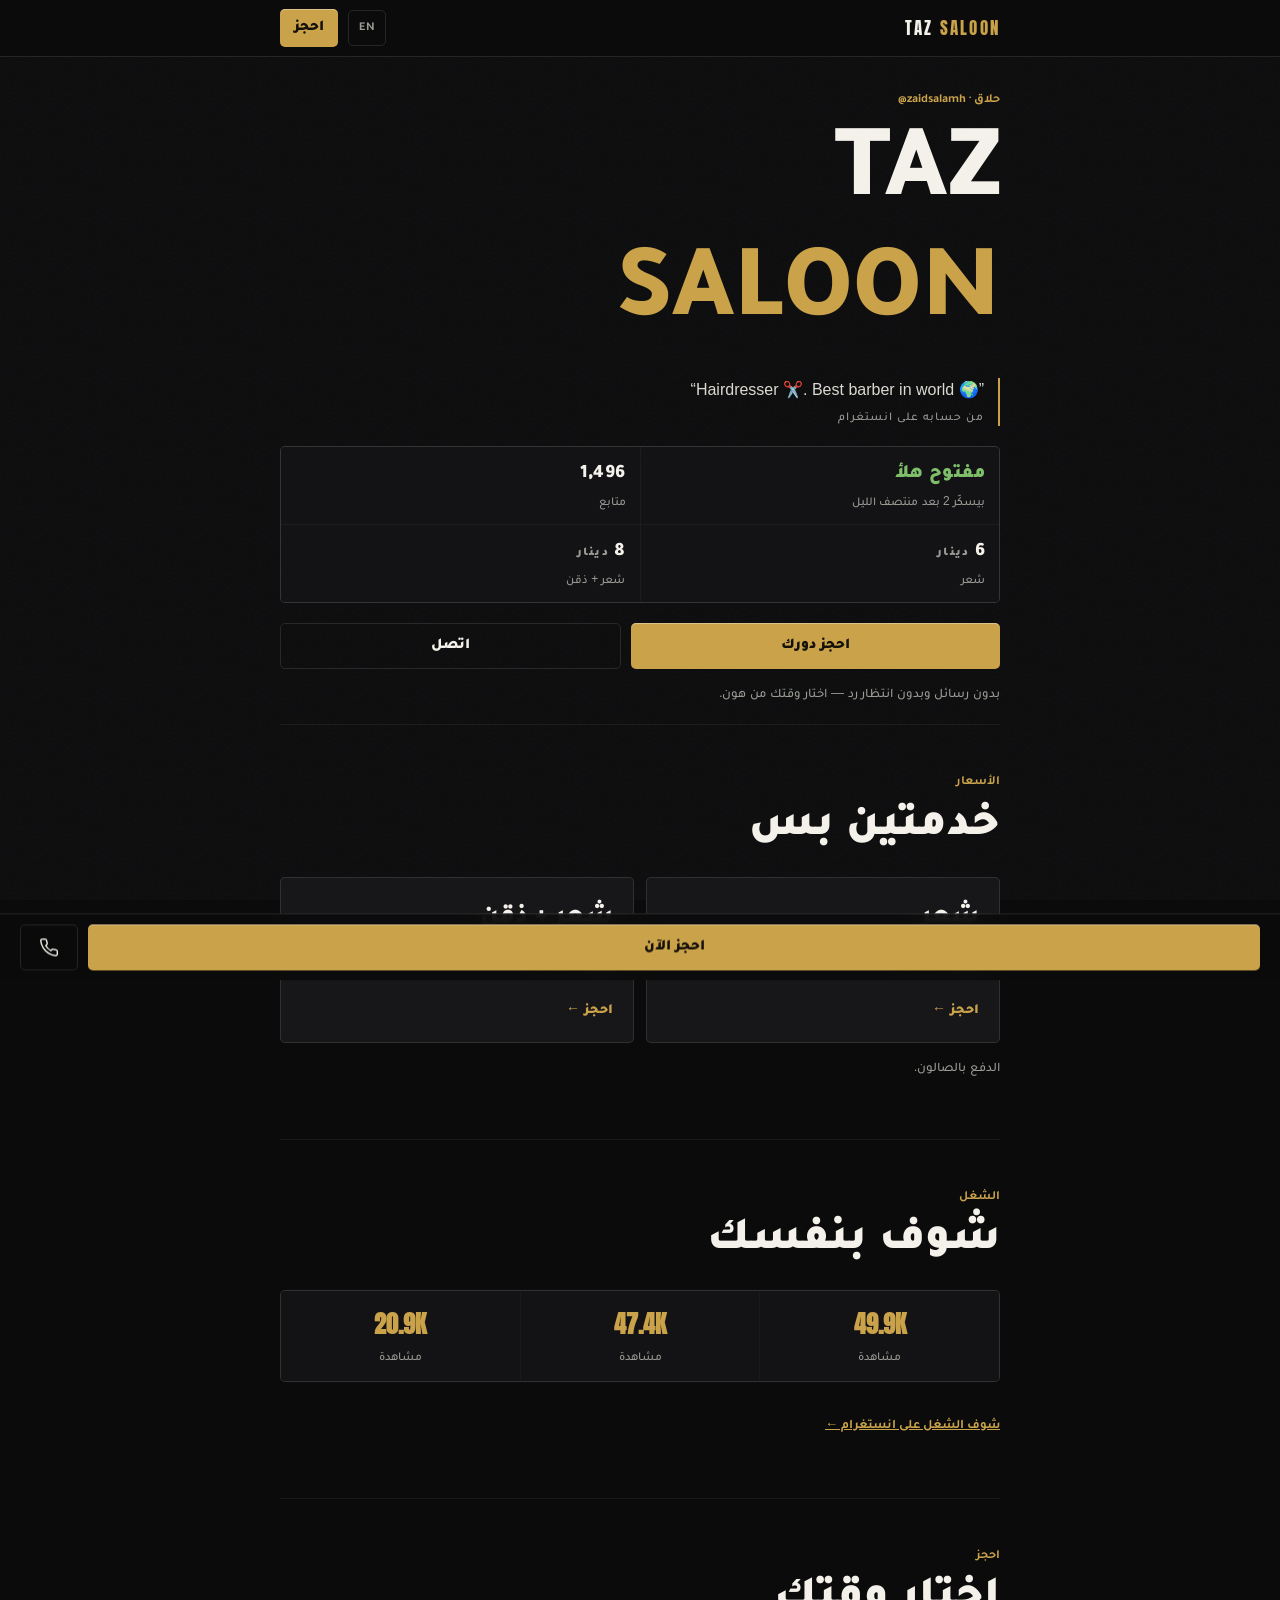
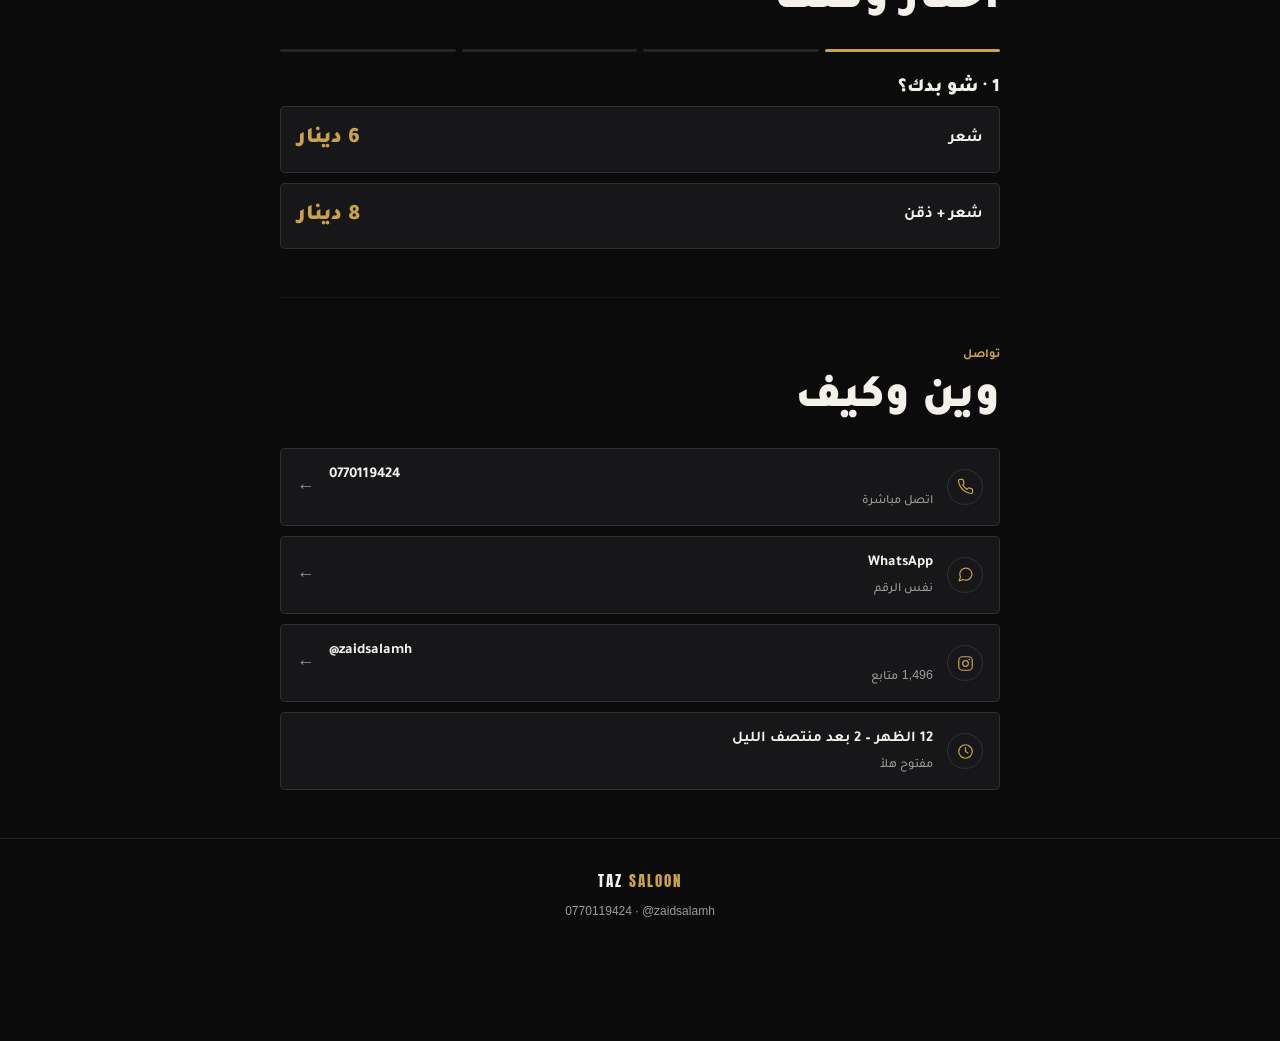
==== commit c022df46: "Remove photos, simplify the page, lock the owner panel down - Every photo is gone: all of them showe" ====
--- a/taz-saloon.html
+++ b/taz-saloon.html
@@ -99,10 +99,6 @@
 }
 html[dir=rtl] .quote{border-left:0;border-right:2px solid var(--brass);padding:0 14px 0 0}
 .quote cite{display:block;margin-top:5px;font-style:normal;font-size:12px;letter-spacing:.08em;color:var(--mute)}
-.hero-grid{display:grid;grid-template-columns:1fr;gap:18px;margin-top:22px}
-.shot{border:1px solid var(--line);border-radius:var(--r);overflow:hidden;background:var(--ink-2)}
-.shot img{width:100%;height:100%;object-fit:cover}
-.hero-shot{max-height:390px}
 .facts{display:grid;grid-template-columns:1fr 1fr;gap:1px;background:var(--line-2);border:1px solid var(--line);border-radius:var(--r);overflow:hidden;margin-top:20px}
 .fact{background:var(--ink-2);padding:13px 14px}
 .fact b{display:block;font-family:Anton,sans-serif;font-size:21px;letter-spacing:.02em}
@@ -113,16 +109,6 @@
 .cta-row{display:flex;gap:10px;margin-top:20px;flex-wrap:wrap}
 .cta-row .btn{flex:1 1 auto;min-width:140px}
 .nodm{margin-top:14px;font-size:13px;color:var(--mute)}
-.nodm s{opacity:.55}
-
-/* ---------- ticker ---------- */
-.ticker{margin-top:30px;border-top:1px solid var(--line);border-bottom:1px solid var(--line);overflow:hidden;background:#101012}
-.ticker-in{display:flex;gap:26px;padding:10px 0;white-space:nowrap;animation:slide 26s linear infinite;width:max-content}
-@keyframes slide{from{transform:translateX(0)}to{transform:translateX(-50%)}}
-@media (prefers-reduced-motion:reduce){.ticker-in{animation:none}}
-.ticker i{font-style:normal;font-size:12px;letter-spacing:.16em;text-transform:uppercase;color:var(--mute)}
-.ticker i b{color:var(--brass);font-weight:800}
-html[dir=rtl] .ticker i{letter-spacing:0;font-size:13px}
 
 /* ---------- sections ---------- */
 section{padding:48px 0;position:relative;z-index:1;scroll-margin-top:62px}
@@ -148,21 +134,12 @@
 html[dir=rtl] .svc .go{letter-spacing:0;font-size:14px}
 .note{margin-top:14px;font-size:13px;color:var(--mute)}
 
-/* ---------- gallery ---------- */
-.rail{display:flex;gap:10px;overflow-x:auto;scroll-snap-type:x mandatory;padding:22px 0 6px;margin:0 calc(var(--pad)*-1);padding-inline:var(--pad);-webkit-overflow-scrolling:touch}
-.rail::-webkit-scrollbar{height:0}
-.rail .shot{flex:0 0 74%;max-width:280px;scroll-snap-align:start}
-@media(min-width:620px){.rail .shot{flex:0 0 240px}}
-.rail .shot img{aspect-ratio:306/486}
-
 /* ---------- proof ---------- */
 .proof{display:grid;grid-template-columns:repeat(3,1fr);gap:1px;background:var(--line-2);border:1px solid var(--line);border-radius:var(--r);overflow:hidden;margin-top:22px}
 .proof div{background:var(--ink-2);padding:15px 10px;text-align:center}
 .proof b{display:block;font-family:Anton,sans-serif;font-size:24px;color:var(--brass)}
 .proof small{display:block;font-size:10.5px;letter-spacing:.12em;text-transform:uppercase;color:var(--mute);margin-top:4px}
 html[dir=rtl] .proof small{letter-spacing:0;font-size:12px}
-.followed{display:flex;align-items:center;gap:10px;margin-top:18px;font-size:14px;color:var(--mute)}
-.followed .av{width:34px;height:34px;border-radius:50%;object-fit:cover;border:1px solid var(--line)}
 .quotes{display:grid;gap:10px;margin-top:18px}
 .qcard{border:1px solid var(--line);border-radius:var(--r);background:var(--panel);padding:16px}
 .qcard p{margin:0;font-size:15px}
@@ -247,16 +224,12 @@
 .crow .t small{color:var(--mute);font-size:12.5px}
 .crow .ar{color:var(--mute);font-size:18px}
 html[dir=rtl] .crow .ar{transform:scaleX(-1)}
-.about{display:flex;gap:14px;align-items:center;margin-top:24px;padding-top:22px;border-top:1px solid var(--line-2)}
-.about img{width:64px;height:64px;border-radius:50%;object-fit:cover;border:1px solid var(--brass);flex:0 0 64px}
-.about p{margin:0;font-size:14px;color:var(--mute)}
-.about p b{color:var(--paper);display:block;font-size:15px}
 
 /* ---------- footer + sticky ---------- */
 footer{padding:30px 0 120px;text-align:center;border-top:1px solid var(--line);position:relative;z-index:1}
 footer .mark{font-size:15px}
 footer p{margin:10px 0 0;font-size:12px;color:var(--mute)}
-.ownerdot{display:inline-block;margin-top:16px;width:30px;height:30px;border-radius:50%;border:1px solid var(--line-2);color:#3a3c38;font-size:11px;line-height:28px}
+footer .mark{-webkit-user-select:none;user-select:none;-webkit-touch-callout:none}
 .sticky{
   position:fixed;left:0;right:0;bottom:0;z-index:60;padding:10px var(--pad) calc(10px + env(safe-area-inset-bottom));
   background:rgba(11,11,12,.92);backdrop-filter:blur(12px);-webkit-backdrop-filter:blur(12px);
@@ -323,8 +296,8 @@
   <div class="bar-in">
     <div class="mark">Taz <span>Saloon</span></div>
     <div class="bar-sp"></div>
-    <button class="lang" id="langBtn" type="button" aria-label="Switch language">عربي</button>
-    <a class="btn btn-gold" href="#book" data-ar="احجز" data-en="Book now">احجز</a>
+    <button class="lang" id="langBtn" type="button" aria-label="Switch language">EN</button>
+    <a class="btn btn-gold" href="#book" data-ar="احجز" data-en="Book">احجز</a>
   </div>
 </header>
 
@@ -338,143 +311,90 @@
 
     <blockquote class="quote">
       <span class="ltr">“Hairdresser ✂️. Best barber in world 🌍”</span>
-      <cite data-ar="من حسابه على انستغرام" data-en="straight from his Instagram bio">من حسابه على انستغرام</cite>
+      <cite data-ar="من حسابه على انستغرام" data-en="from his Instagram bio">من حسابه على انستغرام</cite>
     </blockquote>
-
-    <div class="hero-grid">
-      <div class="shot hero-shot"><img src="[data-uri]" width="306" height="486" alt="Textured curly crop with a shaved line-up, finished at Taz Saloon" fetchpriority="high"></div>
-    </div>
 
     <div class="facts">
       <div class="fact open">
-        <b id="statusB">12 PM – 2 AM</b>
+        <b id="statusB">12 الظهر – 2 بالليل</b>
         <small id="statusS" data-ar="أوقات الدوام" data-en="Working hours">أوقات الدوام</small>
       </div>
-      <div class="fact"><b>1,496</b><small data-ar="متابع على انستغرام" data-en="Followers on Instagram">متابع على انستغرام</small></div>
+      <div class="fact"><b>1,496</b><small data-ar="متابع" data-en="Followers">متابع</small></div>
       <div class="fact"><b>6 <small style="display:inline;letter-spacing:.1em" data-ar="دينار" data-en="JOD">دينار</small></b><small data-ar="شعر" data-en="Hair">شعر</small></div>
       <div class="fact"><b>8 <small style="display:inline;letter-spacing:.1em" data-ar="دينار" data-en="JOD">دينار</small></b><small data-ar="شعر + ذقن" data-en="Hair + beard">شعر + ذقن</small></div>
     </div>
 
     <div class="cta-row">
       <a class="btn btn-gold" href="#book" data-ar="احجز دورك" data-en="Book a chair">احجز دورك</a>
-      <a class="btn btn-ghost" href="tel:+962770119424" data-ar="اتصل 0770119424" data-en="Call 0770119424">اتصل 0770119424</a>
+      <a class="btn btn-ghost" href="tel:+962770119424" data-ar="اتصل" data-en="Call">اتصل</a>
     </div>
-    <p class="nodm"><s data-ar="لا داعي للرسائل على انستغرام." data-en="No more “DM to book”.">لا داعي للرسائل على انستغرام.</s> <span data-ar="اختار وقتك من هون — بثواني، وبدون انتظار رد." data-en="Pick your time here — takes seconds, no waiting on a reply.">اختار وقتك من هون — بثواني، وبدون انتظار رد.</span></p>
+    <p class="nodm" data-ar="بدون رسائل وبدون انتظار رد — اختار وقتك من هون." data-en="No DMs, no waiting on a reply — pick your time here.">بدون رسائل وبدون انتظار رد — اختار وقتك من هون.</p>
   </section>
-</div>
-
-<div class="ticker" aria-hidden="true">
-  <div class="ticker-in" id="tick"></div>
-</div>
-
-<div class="wrap">
-
-  <!-- ============ SERVICES ============ -->
+
+  <!-- ============ PRICES ============ -->
   <section id="services">
-    <div class="eyebrow" data-ar="الخدمات والأسعار" data-en="Services &amp;amp; prices">الخدمات والأسعار</div>
-    <h2 class="display" data-ar="خدمتين.
-سعرين." data-en="Two services.
-Two prices.">خدمتين.
-سعرين.</h2>
-    <p class="lede" data-ar="هاي كل القائمة. السعر واضح قبل ما تيجي — بدون مفاجآت." data-en="That is the whole menu. You know the price before you sit down.">هاي كل القائمة. السعر واضح قبل ما تيجي — بدون مفاجآت.</p>
+    <div class="eyebrow" data-ar="الأسعار" data-en="Prices">الأسعار</div>
+    <h2 class="display" data-ar="خدمتين بس" data-en="Two services">خدمتين بس</h2>
 
     <div class="svcs">
       <button class="svc" type="button" data-pick="hair">
         <span class="n" data-ar="شعر" data-en="Hair">شعر</span>
         <span class="p">6 <sub data-ar="دينار" data-en="JOD">دينار</sub></span>
-        <span class="go" data-ar="احجز شعر ←" data-en="Book hair →">احجز شعر ←</span>
+        <span class="go" data-ar="احجز ←" data-en="Book →">احجز ←</span>
       </button>
       <button class="svc" type="button" data-pick="both">
         <span class="n" data-ar="شعر + ذقن" data-en="Hair + beard">شعر + ذقن</span>
         <span class="p">8 <sub data-ar="دينار" data-en="JOD">دينار</sub></span>
-        <span class="go" data-ar="احجز شعر وذقن ←" data-en="Book hair + beard →">احجز شعر وذقن ←</span>
+        <span class="go" data-ar="احجز ←" data-en="Book →">احجز ←</span>
       </button>
     </div>
-    <p class="note" data-ar="الدفع بالصالون. الحجز مجاني وبتقدر تلغيه بمكالمة." data-en="Pay at the chair. Booking is free — call if you need to cancel.">الدفع بالصالون. الحجز مجاني وبتقدر تلغيه بمكالمة.</p>
+    <p class="note" data-ar="الدفع بالصالون." data-en="Pay at the chair.">الدفع بالصالون.</p>
   </section>
 
-  <!-- ============ WORK ============ -->
-  <section id="work">
+  <!-- ============ THE WORK ============ -->
+  <section id="reviews">
     <div class="eyebrow" data-ar="الشغل" data-en="The work">الشغل</div>
-    <h2 class="display" data-ar="من داخل الصالون" data-en="Inside the shop">من داخل الصالون</h2>
-    <p class="lede" data-ar="صور من حسابه على انستغرام." data-en="Every photo below is from his own Instagram feed.">صور من حسابه على انستغرام.</p>
-  </section>
-</div>
-
-<div class="wrap">
-  <div class="rail">
-    <div class="shot"><img src="[data-uri]" width="306" height="486" loading="lazy" alt="Side profile of a curly crop with a clean skin fade"></div>
-    <div class="shot"><img src="[data-uri]" width="306" height="486" loading="lazy" alt="The barber checking a cut in the mirror, black and brass shop interior"></div>
-    <div class="shot"><img src="[data-uri]" width="306" height="486" loading="lazy" alt="A customer in the gold barber chair mid-cut"></div>
-    <div class="shot"><img src="[data-uri]" width="306" height="486" loading="lazy" alt="Friends waiting their turn in the shop under the strip lights"></div>
-  </div>
-</div>
-
-<div class="wrap">
-  <!-- ============ PROOF ============ -->
-  <section id="reviews">
-    <div class="eyebrow" data-ar="الناس شايفة الشغل" data-en="What people see">الناس شايفة الشغل</div>
-    <h2 class="display" data-ar="الأرقام
-مش الكلام" data-en="The numbers,
-not the talk">الأرقام
-مش الكلام</h2>
-    <p class="lede" data-ar="هاي مشاهدات الفيديوهات على حسابه — أرقام حقيقية مش كلام." data-en="These are the view counts on his reels. Real numbers, straight off the profile.">هاي مشاهدات الفيديوهات على حسابه — أرقام حقيقية مش كلام.</p>
+    <h2 class="display" data-ar="شوف بنفسك" data-en="See for yourself">شوف بنفسك</h2>
 
     <div class="proof">
       <div><b>49.9K</b><small data-ar="مشاهدة" data-en="views">مشاهدة</small></div>
       <div><b>47.4K</b><small data-ar="مشاهدة" data-en="views">مشاهدة</small></div>
       <div><b>20.9K</b><small data-ar="مشاهدة" data-en="views">مشاهدة</small></div>
-      <div><b>13.5K</b><small data-ar="مشاهدة" data-en="views">مشاهدة</small></div>
-      <div><b>13.4K</b><small data-ar="مشاهدة" data-en="views">مشاهدة</small></div>
-      <div><b>12.5K</b><small data-ar="مشاهدة" data-en="views">مشاهدة</small></div>
-    </div>
-
-    <div class="followed">
-      <img class="av" src="[data-uri]" width="240" height="240" loading="lazy" alt="Taz Saloon profile picture">
-      <span data-ar="متابَع من qweb_46 و rry23n و7 آخرين" data-en="Followed by qweb_46, rry23n and 7 others">متابَع من qweb_46 و rry23n و7 آخرين</span>
     </div>
 
     <!-- Real customer reviews go in the REVIEWS list inside the script at the bottom. -->
     <div class="quotes" id="quotes"></div>
 
-    <p class="note"><a href="https://instagram.com/zaidsalamh" target="_blank" rel="noopener" style="color:var(--brass);font-weight:700" data-ar="شوف الشغل بنفسك على انستغرام ←" data-en="See the work yourself on Instagram →">شوف الشغل بنفسك على انستغرام ←</a></p>
+    <p class="note"><a href="https://instagram.com/zaidsalamh" target="_blank" rel="noopener" style="color:var(--brass);font-weight:700" data-ar="شوف الشغل على انستغرام ←" data-en="Watch the reels on Instagram →">شوف الشغل على انستغرام ←</a></p>
   </section>
 
   <!-- ============ BOOKING ============ -->
   <section id="book">
-    <div class="eyebrow" data-ar="احجز الآن" data-en="Book now">احجز الآن</div>
+    <div class="eyebrow" data-ar="احجز" data-en="Book">احجز</div>
     <h2 class="display" data-ar="اختار وقتك" data-en="Pick your time">اختار وقتك</h2>
-    <p class="lede" data-ar="الخدمة، اليوم، الوقت، وبس. بدون حساب وبدون رسائل." data-en="Service, day, time. No account, no DM, no waiting.">الخدمة، اليوم، الوقت، وبس. بدون حساب وبدون رسائل.</p>
 
     <div class="steps" aria-hidden="true"><div class="on"></div><div></div><div></div><div></div></div>
 
-    <!-- step 1 -->
     <div class="step on" data-step="1">
-      <h3 data-ar="1 · شو بدك؟" data-en="1 · What are you after?">1 · شو بدك؟</h3>
-      <p class="sub" data-ar="الدفع بالصالون." data-en="You pay at the chair.">الدفع بالصالون.</p>
+      <h3 data-ar="1 · شو بدك؟" data-en="1 · What do you want?">1 · شو بدك؟</h3>
       <div class="pickers" id="svcPick"></div>
     </div>
 
-    <!-- step 2 -->
     <div class="step" data-step="2">
       <h3 data-ar="2 · أي يوم؟" data-en="2 · Which day?">2 · أي يوم؟</h3>
-      <p class="sub" data-ar="من اليوم ولمدة شهر." data-en="Today and the next 30 days.">من اليوم ولمدة شهر.</p>
       <div class="days" id="dayPick"></div>
       <div class="nav"><button class="btn btn-ghost back" type="button" data-back="1" aria-label="Back">←</button></div>
     </div>
 
-    <!-- step 3 -->
     <div class="step" data-step="3">
       <h3 data-ar="3 · أي ساعة؟" data-en="3 · What time?">3 · أي ساعة؟</h3>
-      <p class="sub" data-ar="الدوام من 12 الظهر لـ 2 بالليل. كل دور نص ساعة." data-en="Chair is open 12:00 PM to 2:00 AM. Half-hour slots.">الدوام من 12 الظهر لـ 2 بالليل. كل دور نص ساعة.</p>
+      <p class="sub" data-ar="الدوام من 12 الظهر لـ 2 بالليل." data-en="Open 12:00 PM to 2:00 AM.">الدوام من 12 الظهر لـ 2 بالليل.</p>
       <div id="timePick"></div>
       <div class="nav"><button class="btn btn-ghost back" type="button" data-back="2" aria-label="Back">←</button></div>
     </div>
 
-    <!-- step 4 -->
     <div class="step" data-step="4">
       <h3 data-ar="4 · اسمك ورقمك" data-en="4 · Your name and number">4 · اسمك ورقمك</h3>
-      <p class="sub" data-ar="عشان يعرف مين جاي — وبيتواصل معك إذا صار أي تغيير." data-en="So he knows who is coming, and can reach you if anything changes.">عشان يعرف مين جاي — وبيتواصل معك إذا صار أي تغيير.</p>
       <div class="summary" id="sum"></div>
       <div class="field">
         <label for="fName" data-ar="الاسم" data-en="Name">الاسم</label>
@@ -484,20 +404,19 @@
       <div class="field">
         <label for="fPhone" data-ar="رقم الموبايل" data-en="Mobile number">رقم الموبايل</label>
         <input id="fPhone" type="tel" inputmode="tel" autocomplete="tel" placeholder="07 9999 9999" maxlength="20" required>
-        <div class="err" id="ePhone" data-ar="اكتب رقم أردني صحيح — يبدأ بـ 07" data-en="Enter a valid Jordanian mobile — starts with 07">اكتب رقم أردني صحيح — يبدأ بـ 07</div>
+        <div class="err" id="ePhone" data-ar="رقم أردني يبدأ بـ 07" data-en="A Jordanian number starting 07">رقم أردني يبدأ بـ 07</div>
       </div>
       <div class="nav">
         <button class="btn btn-ghost back" type="button" data-back="3" aria-label="Back">←</button>
         <button class="btn btn-gold" type="button" id="confirmBtn" data-ar="أكّد الحجز" data-en="Confirm booking">أكّد الحجز</button>
       </div>
-      <p class="note" style="font-size:12px" data-ar="بالضغط على تأكيد بيوصل الحجز للصالون على واتساب." data-en="Confirming sends your booking to the shop on WhatsApp.">بالضغط على تأكيد بيوصل الحجز للصالون على واتساب.</p>
+      <p class="note" style="font-size:12px" data-ar="بيوصل الحجز للصالون على واتساب." data-en="Your booking goes to the shop on WhatsApp.">بيوصل الحجز للصالون على واتساب.</p>
     </div>
 
-    <!-- done -->
     <div class="step" data-step="5">
       <div class="done">
         <div class="tick">✓</div>
-        <h3 style="font-size:23px" data-ar="تم الحجز" data-en="You&#x27;re booked">تم الحجز</h3>
+        <h3 style="font-size:23px" data-ar="تم الحجز" data-en="You are booked">تم الحجز</h3>
         <p class="sub" id="doneLine" style="margin-bottom:0"></p>
         <div class="ref" id="doneRef"></div>
       </div>
@@ -505,7 +424,6 @@
         <a class="btn btn-gold" id="waBtn" href="#" target="_blank" rel="noopener" data-ar="ابعتها على واتساب" data-en="Send on WhatsApp">ابعتها على واتساب</a>
         <a class="btn btn-ghost" id="icsBtn" href="#" download="taz-saloon.ics" data-ar="أضف للتقويم" data-en="Add to calendar">أضف للتقويم</a>
       </div>
-      <p class="note" data-ar="غيّرت رأيك؟ اتصل على 0770119424." data-en="Need to change it? Call 0770119424.">غيّرت رأيك؟ اتصل على 0770119424.</p>
       <div class="nav"><button class="btn btn-ghost" type="button" id="againBtn" data-ar="احجز دور ثاني" data-en="Book another slot">احجز دور ثاني</button></div>
     </div>
   </section>
@@ -518,17 +436,17 @@
     <div class="clist">
       <a class="crow" href="tel:+962770119424">
         <span class="ic"><svg viewBox="0 0 24 24" width="17" height="17" fill="none" stroke="currentColor" stroke-width="1.7" stroke-linecap="round" stroke-linejoin="round" aria-hidden="true"><path d="M22 16.9v3a2 2 0 0 1-2.2 2 19.8 19.8 0 0 1-8.6-3.1 19.5 19.5 0 0 1-6-6A19.8 19.8 0 0 1 2.1 4.2 2 2 0 0 1 4.1 2h3a2 2 0 0 1 2 1.7c.1 1 .4 1.9.7 2.8a2 2 0 0 1-.5 2.1L8.1 9.9a16 16 0 0 0 6 6l1.3-1.3a2 2 0 0 1 2.1-.4c.9.3 1.8.6 2.8.7a2 2 0 0 1 1.7 2z"/></svg></span>
-        <span class="t"><b>0770119424</b><small data-ar="اتصل مباشرة" data-en="Tap to call">اتصل مباشرة</small></span>
+        <span class="t"><b class="ltr">0770119424</b><small data-ar="اتصل مباشرة" data-en="Tap to call">اتصل مباشرة</small></span>
         <span class="ar">→</span>
       </a>
       <a class="crow" href="https://wa.me/962770119424" target="_blank" rel="noopener">
         <span class="ic"><svg viewBox="0 0 24 24" width="17" height="17" fill="none" stroke="currentColor" stroke-width="1.7" stroke-linecap="round" stroke-linejoin="round" aria-hidden="true"><path d="M21 11.5a8.4 8.4 0 0 1-.9 3.8 8.5 8.5 0 0 1-7.6 4.7 8.4 8.4 0 0 1-3.8-.9L3 21l1.9-5.7a8.4 8.4 0 0 1-.9-3.8 8.5 8.5 0 0 1 4.7-7.6 8.4 8.4 0 0 1 3.8-.9h.5a8.5 8.5 0 0 1 8 8v.5z"/></svg></span>
-        <span class="t"><b>WhatsApp</b><small data-ar="ابعت رسالة على نفس الرقم" data-en="Message the same number">ابعت رسالة على نفس الرقم</small></span>
+        <span class="t"><b>WhatsApp</b><small data-ar="نفس الرقم" data-en="Same number">نفس الرقم</small></span>
         <span class="ar">→</span>
       </a>
       <a class="crow" href="https://instagram.com/zaidsalamh" target="_blank" rel="noopener">
         <span class="ic"><svg viewBox="0 0 24 24" width="17" height="17" fill="none" stroke="currentColor" stroke-width="1.7" stroke-linecap="round" stroke-linejoin="round" aria-hidden="true"><rect x="2.5" y="2.5" width="19" height="19" rx="5"/><circle cx="12" cy="12" r="4"/><circle cx="17.6" cy="6.4" r="1.1" fill="currentColor" stroke="none"/></svg></span>
-        <span class="t"><b class="ltr">@zaidsalamh</b><small data-ar="1,496 متابع · 10 منشورات" data-en="1,496 followers · 10 posts">1,496 متابع · 10 منشورات</small></span>
+        <span class="t"><b class="ltr">@zaidsalamh</b><small data-ar="1,496 متابع" data-en="1,496 followers">1,496 متابع</small></span>
         <span class="ar">→</span>
       </a>
       <div class="crow" style="cursor:default">
@@ -536,19 +454,13 @@
         <span class="t"><b data-ar="12 الظهر – 2 بعد منتصف الليل" data-en="12:00 PM – 2:00 AM">12 الظهر – 2 بعد منتصف الليل</b><small id="statusLine" data-ar="أوقات الدوام" data-en="Working hours">أوقات الدوام</small></span>
       </div>
     </div>
-
-    <div class="about">
-      <img src="[data-uri]" width="240" height="240" loading="lazy" alt="Taz Saloon profile picture">
-      <p><b data-ar="تاز صالون" data-en="Taz Saloon">تاز صالون</b><span data-ar="«حلاق ✂️. أفضل حلاق بالعالم 🌍» — من حسابه على انستغرام ‎@zaidsalamh" data-en="“Hairdresser ✂️. Best barber in world 🌍” — @zaidsalamh">«حلاق ✂️. أفضل حلاق بالعالم 🌍» — من حسابه على انستغرام ‎@zaidsalamh</span></p>
-    </div>
   </section>
 </div>
 </main>
 
 <footer>
-  <div class="mark">Taz <span>Saloon</span></div>
-  <p data-ar="0770119424 · ‎@zaidsalamh" data-en="0770119424 · @zaidsalamh">0770119424 · ‎@zaidsalamh</p>
-  <button class="ownerdot" id="ownerDot" type="button" aria-label="Staff">•</button>
+  <div class="mark" id="ownerDot">Taz <span>Saloon</span></div>
+  <p class="ltr">0770119424 · @zaidsalamh</p>
 </footer>
 
 <div class="sticky" id="sticky">
@@ -626,7 +538,8 @@
   slotMin:    30,                    // length of one appointment
   daysAhead:  30,                    // how far ahead people can book
   closedDays: [],                    // days off, 0=Sunday .. 6=Saturday.  e.g. [5] closes Friday
-  defaultPin: "7011",                // owner PIN — change it, or change it from inside the panel
+  pinHash:    2088330068,            // the owner PIN (4 digits) is stored as a hash, never in plain text.
+                                     // Change it from inside the owner panel, not here.
   syncUrl:    ""                     // optional: a URL that stores bookings for all devices (see notes)
 };
 
@@ -643,7 +556,7 @@
 
 var $  = function(s,r){ return (r||document).querySelector(s); };
 var $$ = function(s,r){ return Array.prototype.slice.call((r||document).querySelectorAll(s)); };
-var LS_KEY = "taz.bookings.v1", LS_PIN = "taz.pin.v1", LS_LANG = "taz.lang.v1";
+var LS_KEY = "taz.bookings.v1", LS_PIN = "taz.pin.v1", LS_LANG = "taz.lang.v1", LS_FAIL = "taz.fail.v1";
 
 function store(k,v){ try{ if(v===undefined) return localStorage.getItem(k); localStorage.setItem(k,v); }catch(e){ return null; } }
 
@@ -1002,16 +915,6 @@
   });
 }
 
-/* ---------- ticker ---------- */
-(function(){
-  var items = ["49.9K views","47.4K views","20.9K views","13.5K views","13.4K views","12.5K views","1,496 followers","10 posts"];
-  var html = items.map(function(x){
-    var p = x.split(" ");
-    return "<i><b>" + p[0] + "</b> " + p.slice(1).join(" ") + "</i>";
-  }).join("");
-  $("#tick").innerHTML = html + html;
-})();
-
 /* ---------- sticky bar ---------- */
 (function(){
   var bar = $("#sticky"), bookSec = $("#book"), inBook = false;
@@ -1038,7 +941,23 @@
   if(n.getHours()*60 + n.getMinutes() < (CFG.closeMin - 1440)) n.setDate(n.getDate()-1);
   return iso(n);
 }
-function getPin(){ return store(LS_PIN) || CFG.defaultPin; }
+function hash(str){
+  var h = 5381;
+  for(var i=0;i<str.length;i++) h = (((h<<5)+h+str.charCodeAt(i))>>>0);
+  return h;
+}
+function pinOk(code){ return hash(code) === (Number(store(LS_PIN)) || CFG.pinHash); }
+
+/* five wrong tries and the panel locks for ten minutes */
+function lockedFor(){
+  var until = Number(store(LS_FAIL + ".until")) || 0;
+  return Math.max(0, Math.ceil((until - Date.now())/60000));
+}
+function noteFail(){
+  var n = (Number(store(LS_FAIL)) || 0) + 1;
+  store(LS_FAIL, n);
+  if(n >= 5){ store(LS_FAIL, 0); store(LS_FAIL + ".until", Date.now() + 10*60*1000); }
+}
 
 function openOwner(){
   $("#owner").classList.add("on");
@@ -1060,9 +979,22 @@
   $("#dash").style.display = "";
   pull();
   renderList();
-}
-
-$("#ownerDot").addEventListener("click", openOwner);
+  if(!store(LS_PIN)) setTimeout(changePin, 400);   // still on the PIN it shipped with
+}
+
+(function(){
+  var el = $("#ownerDot"), timer = null;
+  function down(){ clearTimeout(timer); timer = setTimeout(openOwner, 800); }
+  function up(){ clearTimeout(timer); }
+  el.addEventListener("touchstart", down, {passive:true});
+  el.addEventListener("touchend", up);
+  el.addEventListener("touchmove", up, {passive:true});
+  el.addEventListener("touchcancel", up);
+  el.addEventListener("mousedown", down);
+  el.addEventListener("mouseup", up);
+  el.addEventListener("mouseleave", up);
+  el.addEventListener("contextmenu", function(e){ e.preventDefault(); });
+})();
 $("#ownerClose").addEventListener("click", closeOwner);
 if(location.hash === "#owner") setTimeout(openOwner, 60);
 window.addEventListener("hashchange", function(){ if(location.hash === "#owner") openOwner(); });
@@ -1077,9 +1009,22 @@
       if(el.value && ins[i+1]) ins[i+1].focus();
       var code = ins.map(function(x){ return x.value; }).join("");
       if(code.length === 4){
-        if(code === getPin()){ $("#ePin").classList.remove("on"); showDash(); }
-        else {
+        var wait = lockedFor();
+        if(wait){
+          $("#ePin").textContent = t("Locked. Try again in " + wait + " min.", "مقفل. جرّب بعد " + wait + " دقيقة.");
           $("#ePin").classList.add("on");
+        } else if(pinOk(code)){
+          store(LS_FAIL, 0);
+          $("#ePin").classList.remove("on");
+          showDash();
+        } else {
+          noteFail();
+          $("#ePin").textContent = lockedFor()
+            ? t("Locked. Try again in 10 min.", "مقفل. جرّب بعد 10 دقائق.")
+            : t("Wrong PIN", "رمز غلط");
+          $("#ePin").classList.add("on");
+        }
+        if(!$("#dash").style.display || $("#dash").style.display === "none"){
           ins.forEach(function(x){ x.value = ""; });
           ins[0].focus();
         }
@@ -1206,14 +1151,15 @@
   a.click();
 });
 
-$("#pinBtn").addEventListener("click", function(){
-  var a = prompt(t("New 4-digit PIN","رمز جديد من 4 أرقام"));
+function changePin(){
+  var a = prompt(t("Set your own 4-digit PIN","حط رمز خاص فيك من 4 أرقام"));
   if(a === null) return;
   a = String(a).replace(/\D/g,"");
   if(a.length !== 4) return toast(t("Needs to be 4 digits.","لازم يكون 4 أرقام."));
-  store(LS_PIN, a);
+  store(LS_PIN, hash(a));
   toast(t("PIN changed.","تم تغيير الرمز."));
-});
+}
+$("#pinBtn").addEventListener("click", changePin);
 
 /* ---------- go ---------- */
 $("#ownerTip").setAttribute("data-ar",
